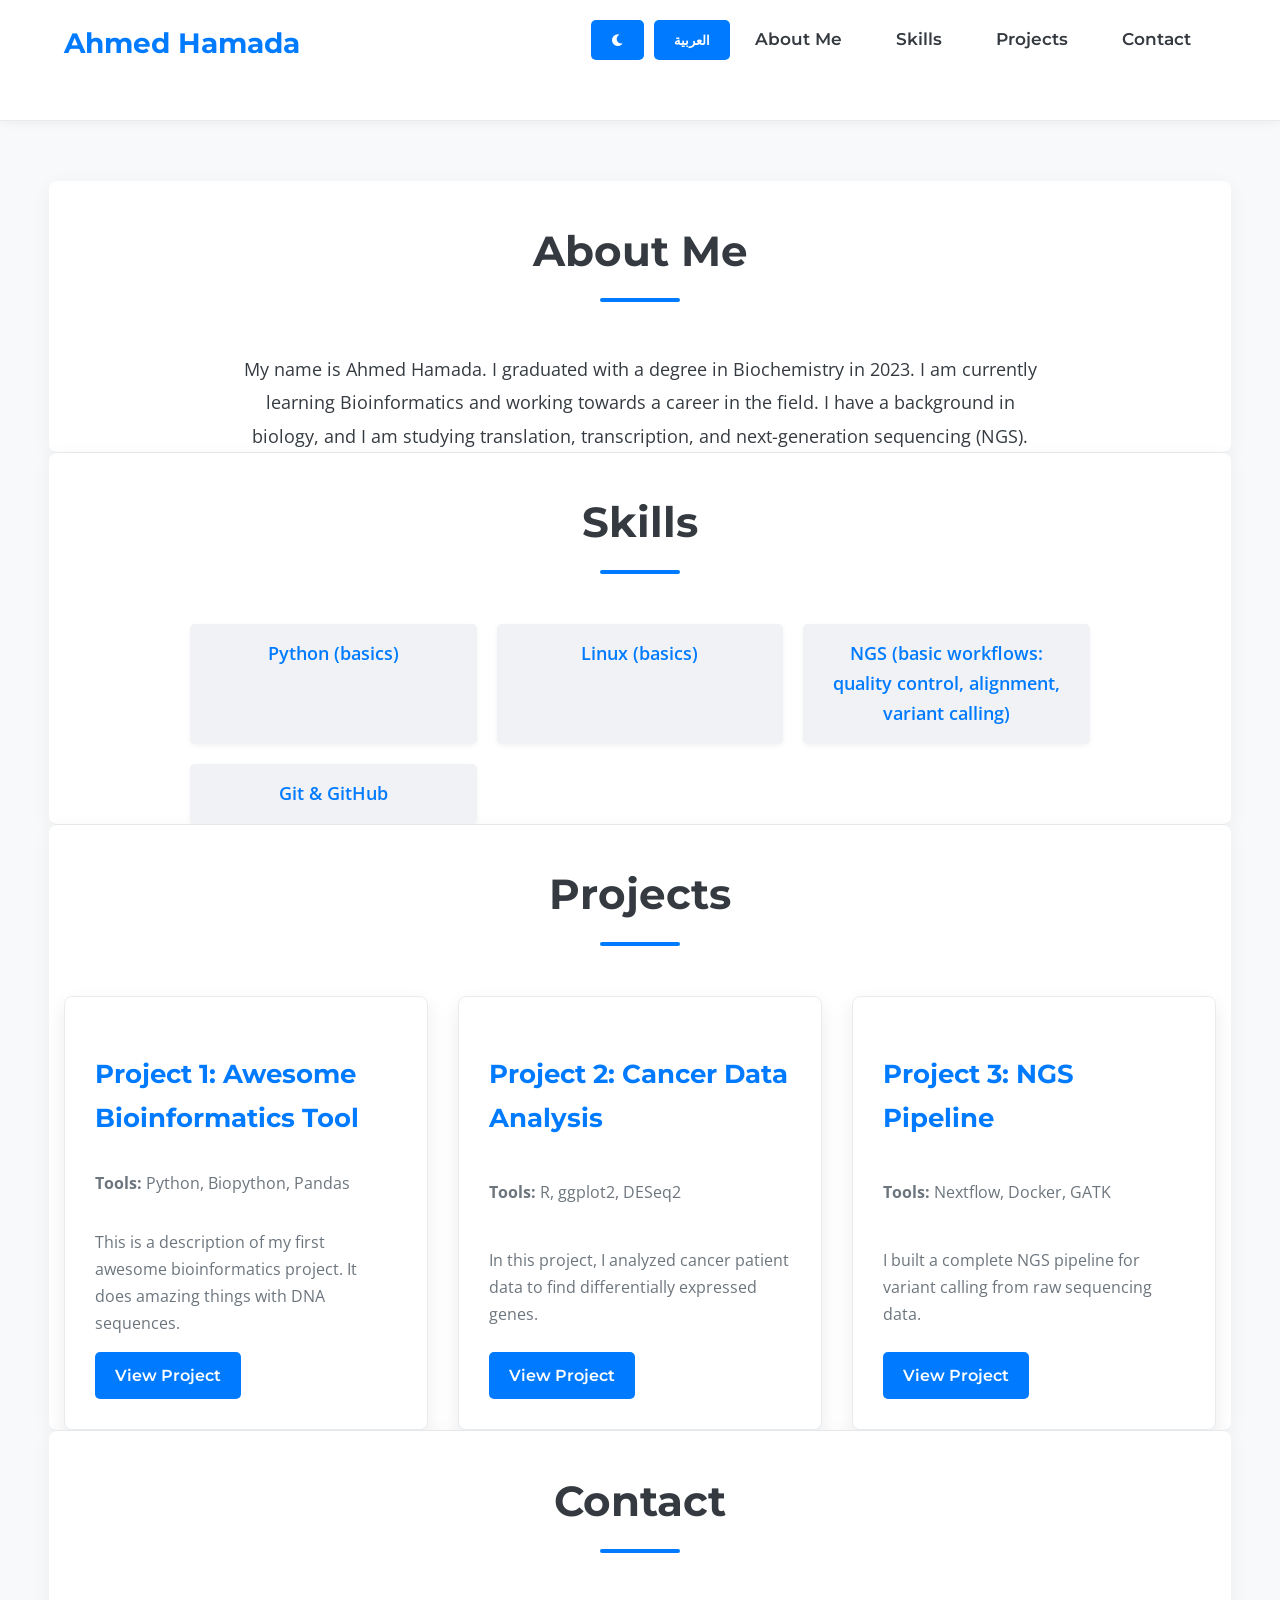
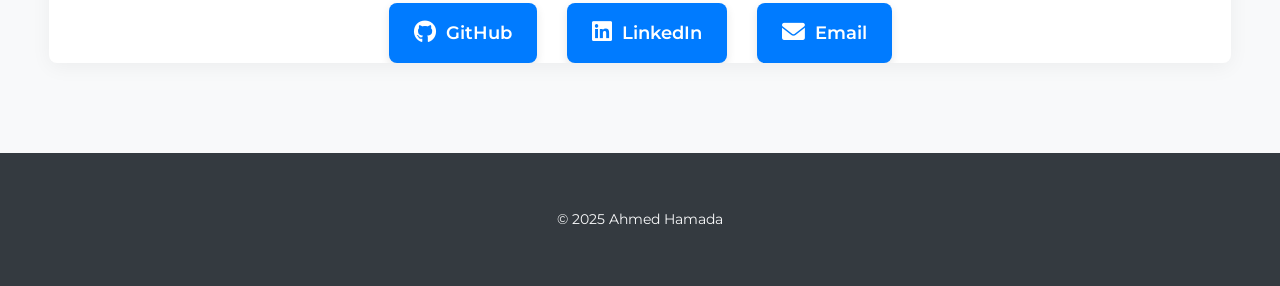
==== index.html @ 77e37eb4 "feat: Add dark mode functionality" ====
<!DOCTYPE html>
<html lang="en">
<head>
    <meta charset="UTF-8">
    <meta name="viewport" content="width=device-width, initial-scale=1.0">
    <title>Ahmed Hamada - Portfolio</title>
    <link rel="stylesheet" href="style.css">
    <link rel="stylesheet" href="https://cdnjs.cloudflare.com/ajax/libs/font-awesome/6.0.0-beta3/css/all.min.css">
</head>
<body>
    <header>
        <nav>
            <div class="container">
                <h1 class="logo">Ahmed Hamada</h1>
                <ul class="nav-links">
                    <li><a href="#about">About Me</a></li>
                    <li><a href="#skills">Skills</a></li>
                    <li><a href="#projects">Projects</a></li>
                    <li><a href="#contact">Contact</a></li>
                </ul>
                <button id="lang-switcher">العربية</button>
                <button id="dark-mode-toggle"><i class="fas fa-moon"></i></button>
            </div>
        </nav>
    </header>

    <main>
        <section id="about" class="container">
            <h2 data-en="About Me" data-ar="عنّي">About Me</h2>
            <p data-en="My name is Ahmed Hamada. I graduated with a degree in Biochemistry in 2023. I am currently learning Bioinformatics and working towards a career in the field. I have a background in biology, and I am studying translation, transcription, and next-generation sequencing (NGS)." data-ar="اسمي أحمد حمادة. تخرجت من كلية الكيمياء الحيوية عام 2023. أتعلم حاليًا المعلوماتية الحيوية. لدي خلفية في علم الأحياء، وأدرس الترجمة والنسخ وتسلسل الجيل التالي (NGS).">My name is Ahmed Hamada. I graduated with a degree in Biochemistry in 2023. I am currently learning Bioinformatics and working towards a career in the field. I have a background in biology, and I am studying translation, transcription, and next-generation sequencing (NGS).</p>
        </section>

        <section id="skills" class="container">
            <h2 data-en="Skills" data-ar="المهارات">Skills</h2>
            <ul data-en='<li>Python (basics)</li><li>Linux (basics)</li><li>NGS (basic workflows: quality control, alignment, variant calling)</li><li>Git & GitHub</li>' data-ar='<li>بايثون (أساسيات)</li><li>لينكس (أساسيات)</li><li>NGS (أساسيات سير العمل: مراقبة الجودة، المحاذاة، استدعاء المتغيرات)</li><li>Git & GitHub</li>'>
                <li>Python (basics)</li>
                <li>Linux (basics)</li>
                <li>NGS (basic workflows: quality control, alignment, variant calling)</li>
                <li>Git & GitHub</li>
            </ul>
        </section>

        <section id="projects" class="container">
            <h2 data-en="Projects" data-ar="المشاريع">Projects</h2>
            <div id="projects-container"></div>
        </section>

        <section id="contact" class="container">
            <h2 data-en="Contact" data-ar="تواصل معي">Contact</h2>
            <div class="contact-links">
                <a href="https://github.com/AhmadElkfrawy" target="_blank"><i class="fab fa-github"></i> GitHub</a>
                <a href="https://www.linkedin.com/in/ahmad-elkfrawy/" target="_blank"><i class="fab fa-linkedin"></i> LinkedIn</a>
                <a href="mailto:ahmadelkfrawy46@gmail.com"><i class="fas fa-envelope"></i> Email</a>
            </div>
        </section>
    </main>

    <footer>
        <div class="container">
            <p>&copy; 2025 Ahmed Hamada</p>
        </div>
    </footer>

    <script src="script.js"></script>
</body>
</html>
---- style.css ----
/* General Styles */
@import url('https://fonts.googleapis.com/css2?family=Montserrat:wght@400;600;700&family=Open+Sans:wght@400;600&display=swap');

:root {
    --background-color: #f8f9fa;
    --text-color: #343a40;
    --header-bg: #ffffff;
    --header-border: #e9ecef;
    --section-bg: #ffffff;
    --section-border: #e9ecef;
    --skill-bg: #f0f2f5;
    --skill-text: #007bff;
    --skill-hover-bg: #e2f0ff;
    --project-bg: #fff;
    --project-border: #e9ecef;
    --project-text: #6c757d;
    --footer-bg: #343a40;
    --footer-text: #f8f9fa;
    --primary-color: #007bff;
    --primary-hover-color: #0056b3;
}

.dark-mode {
    --background-color: #212529;
    --text-color: #e9ecef;
    --header-bg: #2c3034;
    --header-border: #343a40;
    --section-bg: #2c3034;
    --section-border: #343a40;
    --skill-bg: #343a40;
    --skill-text: #66b3ff;
    --skill-hover-bg: #3a3f44;
    --project-bg: #2c3034;
    --project-border: #343a40;
    --project-text: #adb5bd;
    --footer-bg: #212529;
    --footer-text: #adb5bd;
    --primary-color: #66b3ff;
    --primary-hover-color: #4da6ff;
}

body {
    font-family: 'Open Sans', sans-serif;
    line-height: 1.7;
    margin: 0;
    padding: 0;
    background: var(--background-color);
    color: var(--text-color);
    transition: background-color 0.3s, color 0.3s;
}

.container {
    width: 90%;
    max-width: 1200px;
    margin: auto;
    overflow: hidden;
    padding: 0 15px;
}

/* Header */
header {
    background: var(--header-bg);
    color: var(--text-color);
    padding: 20px 0;
    min-height: 80px;
    border-bottom: 1px solid var(--header-border);
    box-shadow: 0 2px 10px rgba(0,0,0,0.05);
    position: sticky;
    top: 0;
    z-index: 1000;
}

header a {
    color: var(--text-color);
    text-decoration: none;
    font-family: 'Montserrat', sans-serif;
    font-weight: 600;
    font-size: 17px;
    transition: color 0.3s;
}

header a:hover {
    color: var(--primary-color);
}

header .logo {
    float: left;
    font-family: 'Montserrat', sans-serif;
    font-weight: 700;
    font-size: 28px;
    margin: 0;
    color: var(--primary-color);
}

header .nav-links {
    float: right;
    margin: 5px 0 0 0;
    padding: 0;
    list-style: none;
}

header .nav-links li {
    display: inline;
    padding: 0 25px;
}

header #lang-switcher,
header #dark-mode-toggle {
    float: right;
    background: var(--primary-color);
    color: #fff;
    border: 0;
    padding: 12px 20px;
    cursor: pointer;
    border-radius: 5px;
    transition: background-color 0.3s, transform 0.2s;
    margin-left: 10px; /* Adjusted margin */
    font-family: 'Montserrat', sans-serif;
    font-weight: 600;
}

header #lang-switcher:hover,
header #dark-mode-toggle:hover {
    background: var(--primary-hover-color);
    transform: translateY(-2px);
}

/* Main Content */
main {
    padding: 60px 0;
}

section {
    padding: 80px 0;
    border-bottom: 1px solid var(--section-border);
    background: var(--section-bg);
    margin-bottom: 30px;
    border-radius: 8px;
    box-shadow: 0 4px 20px rgba(0,0,0,0.05);
}

section:last-child {
    border-bottom: none;
}

h2 {
    text-align: center;
    margin-bottom: 50px;
    font-family: 'Montserrat', sans-serif;
    font-weight: 700;
    font-size: 42px;
    color: var(--text-color);
    position: relative;
    padding-bottom: 15px;
}

h2::after {
    content: '';
    position: absolute;
    left: 50%;
    bottom: 0;
    transform: translateX(-50%);
    width: 80px;
    height: 4px;
    background-color: var(--primary-color);
    border-radius: 2px;
}

#about p {
    font-size: 1.15em;
    line-height: 1.8;
    text-align: center;
    max-width: 800px;
    margin: 0 auto;
}

#skills ul {
    list-style: none;
    padding: 0;
    display: grid;
    grid-template-columns: repeat(auto-fit, minmax(250px, 1fr));
    gap: 20px;
    max-width: 900px;
    margin: 0 auto;
}

#skills li {
    background: var(--skill-bg);
    padding: 15px 20px;
    border-radius: 5px;
    text-align: center;
    font-size: 1.1em;
    font-weight: 600;
    color: var(--skill-text);
    box-shadow: 0 2px 5px rgba(0,0,0,0.05);
    transition: transform 0.2s, background-color 0.2s;
}

#skills li:hover {
    transform: translateY(-5px);
    background-color: var(--skill-hover-bg);
}

#projects-container {
    display: grid;
    grid-template-columns: repeat(auto-fit, minmax(320px, 1fr));
    gap: 30px;
}

.project {
    background: var(--project-bg);
    padding: 30px;
    border: 1px solid var(--project-border);
    border-radius: 8px;
    box-shadow: 0 8px 20px rgba(0,0,0,0.08);
    transition: transform 0.3s, box-shadow 0.3s;
    display: flex;
    flex-direction: column;
    justify-content: space-between;
}

.project:hover {
    transform: translateY(-10px);
    box-shadow: 0 12px 25px rgba(0,0,0,0.15);
}

.project h3 {
    color: var(--primary-color);
    font-family: 'Montserrat', sans-serif;
    font-weight: 700;
    font-size: 1.6em;
    margin-bottom: 15px;
}

.project p {
    font-size: 1em;
    color: var(--project-text);
    margin-bottom: 15px;
}

.project-link {
    display: inline-block;
    background: var(--primary-color);
    color: #fff;
    padding: 10px 20px;
    border-radius: 5px;
    text-decoration: none;
    font-family: 'Montserrat', sans-serif;
    font-weight: 600;
    transition: background-color 0.3s, transform 0.2s;
    align-self: flex-start;
}

.project-link:hover {
    background: var(--primary-hover-color);
    transform: translateY(-2px);
}

#contact .contact-links {
    display: flex;
    justify-content: center;
    gap: 30px;
    flex-wrap: wrap;
}

#contact .contact-links a {
    display: flex;
    align-items: center;
    background: var(--primary-color);
    color: #fff;
    padding: 15px 25px;
    border-radius: 8px;
    text-decoration: none;
    font-family: 'Montserrat', sans-serif;
    font-weight: 600;
    font-size: 1.1em;
    transition: background-color 0.3s, transform 0.2s, box-shadow 0.3s;
    box-shadow: 0 4px 10px rgba(0,0,0,0.1);
}

#contact .contact-links a:hover {
    background: var(--primary-hover-color);
    transform: translateY(-5px);
    box-shadow: 0 6px 15px rgba(0,0,0,0.2);
}

#contact .contact-links a i {
    margin-right: 10px;
    font-size: 1.3em;
}

/* Footer */
footer {
    background: var(--footer-bg);
    color: var(--footer-text);
    text-align: center;
    padding: 40px 0;
    margin-top: 30px;
    font-family: 'Montserrat', sans-serif;
    font-size: 0.9em;
}

/* Responsive */
@media(max-width: 992px) {
    .container {
        width: 95%;
    }

    header .nav-links li {
        padding: 0 15px;
    }

    header #lang-switcher,
    header #dark-mode-toggle {
        margin-left: 10px;
    }

    h2 {
        font-size: 36px;
    }

    section {
        padding: 60px 0;
    }
}

@media(max-width: 768px) {
    header .logo,
    header .nav-links,
    header #lang-switcher,
    header #dark-mode-toggle {
        float: none;
        text-align: center;
        width: 100%;
        margin-bottom: 10px;
    }

    header .nav-links li {
        display: block;
        padding: 10px 0;
    }

    #contact .contact-links {
        flex-direction: column;
        align-items: center;
    }

    #contact .contact-links a {
        width: 80%;
        justify-content: center;
    }

    h2 {
        font-size: 30px;
    }
}

@media(max-width: 576px) {
    header .logo {
        font-size: 24px;
    }

    header #lang-switcher,
    header #dark-mode-toggle {
        padding: 10px 15px;
    }

    #about p {
        font-size: 1em;
    }

    #skills li {
        font-size: 1em;
    }

    .project h3 {
        font-size: 1.4em;
    }

    .project-link {
        padding: 8px 15px;
        font-size: 0.9em;
    }

    #contact .contact-links a {
        font-size: 1em;
        padding: 12px 20px;
    }
}
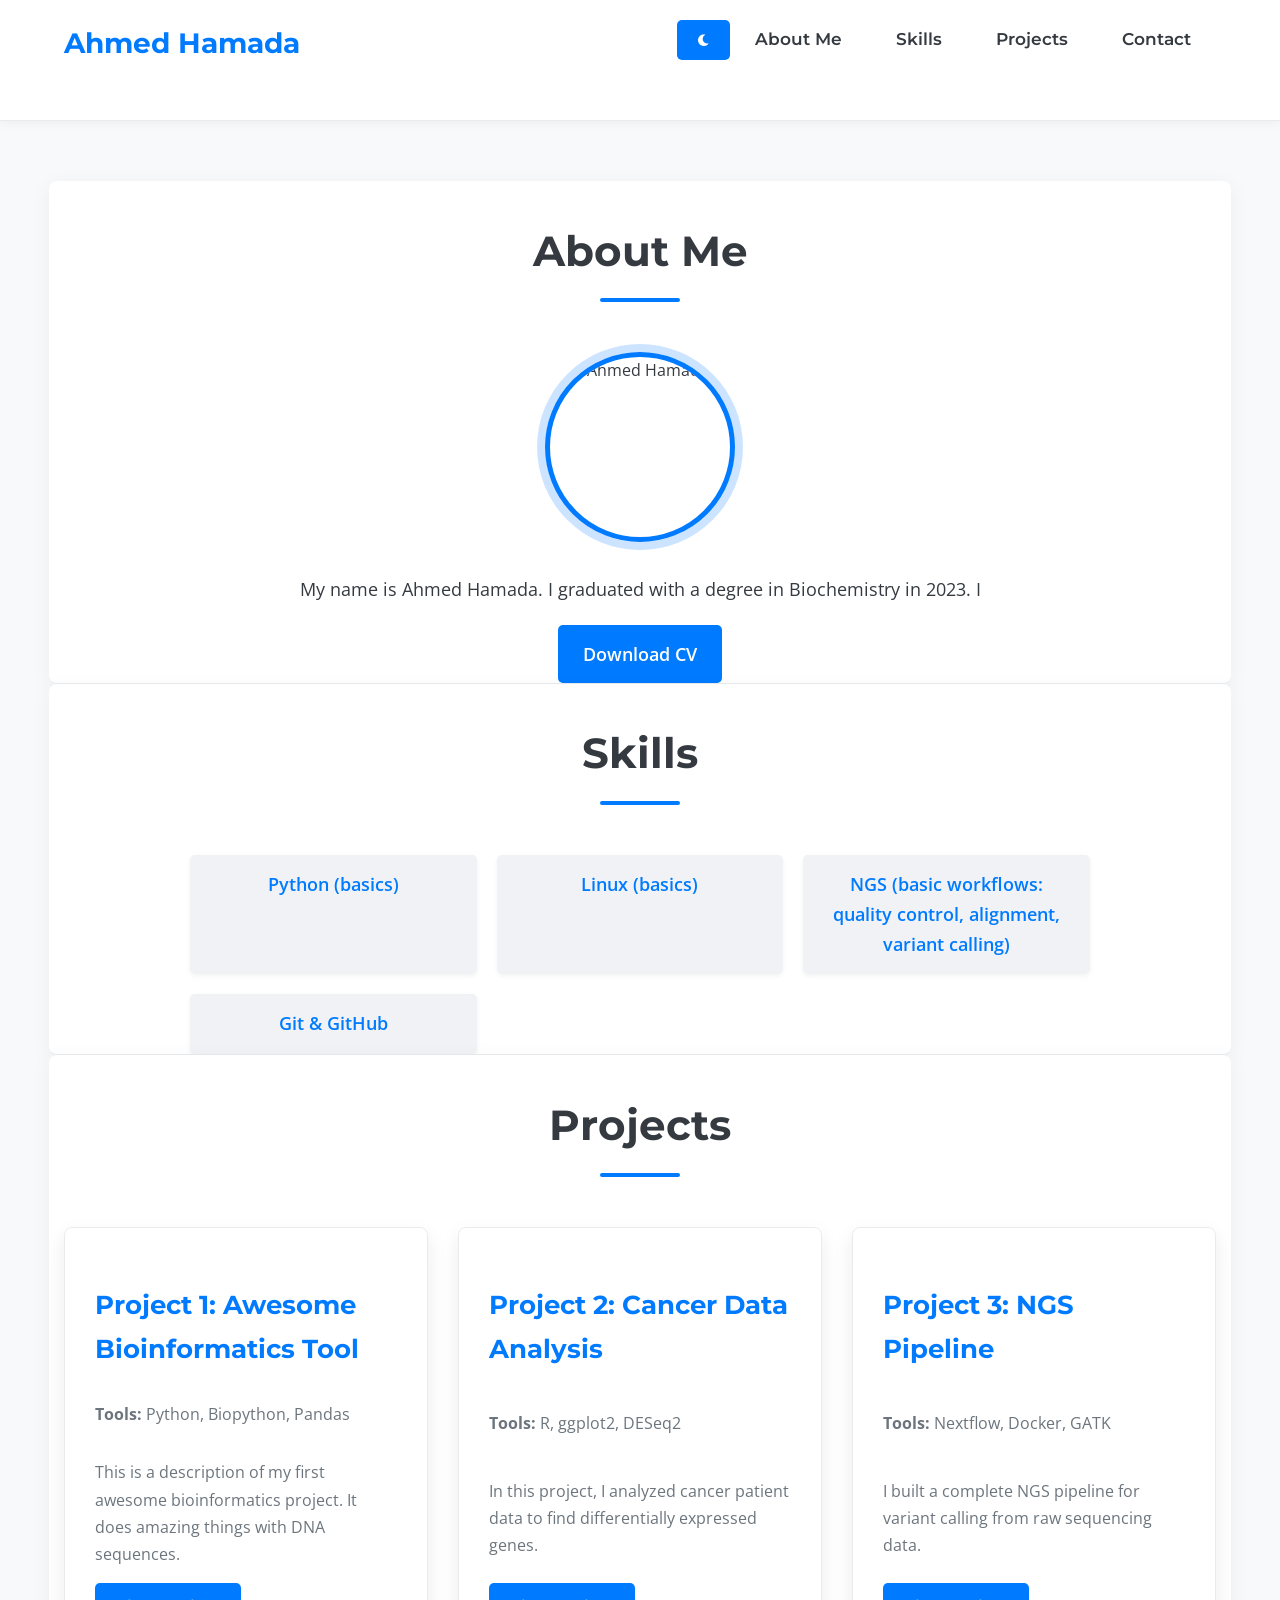
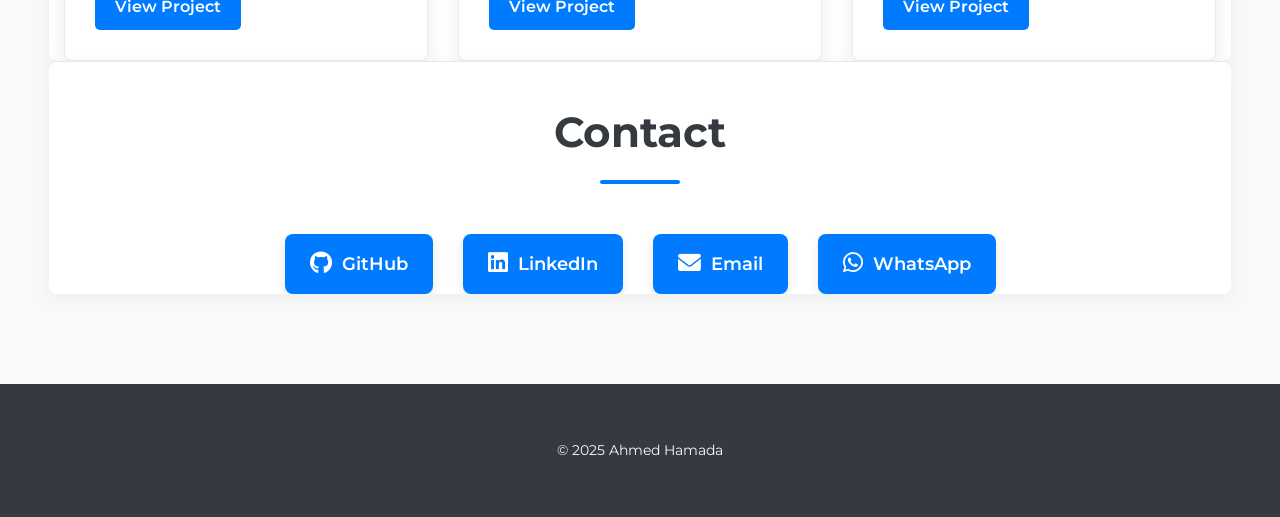
==== commit d58c68c2: "feat: Modernize portfolio website with animations, English-only content, WhatsApp contact, and CV/ph" ====
--- a/index.html
+++ b/index.html
@@ -18,7 +18,7 @@
                     <li><a href="#projects">Projects</a></li>
                     <li><a href="#contact">Contact</a></li>
                 </ul>
-                <button id="lang-switcher">العربية</button>
+                
                 <button id="dark-mode-toggle"><i class="fas fa-moon"></i></button>
             </div>
         </nav>
@@ -26,13 +26,19 @@
 
     <main>
         <section id="about" class="container">
-            <h2 data-en="About Me" data-ar="عنّي">About Me</h2>
-            <p data-en="My name is Ahmed Hamada. I graduated with a degree in Biochemistry in 2023. I am currently learning Bioinformatics and working towards a career in the field. I have a background in biology, and I am studying translation, transcription, and next-generation sequencing (NGS)." data-ar="اسمي أحمد حمادة. تخرجت من كلية الكيمياء الحيوية عام 2023. أتعلم حاليًا المعلوماتية الحيوية. لدي خلفية في علم الأحياء، وأدرس الترجمة والنسخ وتسلسل الجيل التالي (NGS).">My name is Ahmed Hamada. I graduated with a degree in Biochemistry in 2023. I am currently learning Bioinformatics and working towards a career in the field. I have a background in biology, and I am studying translation, transcription, and next-generation sequencing (NGS).</p>
+            <h2>About Me</h2>
+            <div class="about-content">
+                <img src="https://via.placeholder.com/150" alt="Ahmed Hamada" class="profile-photo">
+                <div>
+                    <p>My name is Ahmed Hamada. I graduated with a degree in Biochemistry in 2023. I am currently learning Bioinformatics and working towards a career in the field. I have a background in biology, and I am studying translation, transcription, and next-generation sequencing (NGS).</p>
+                    <p><a href="/documents/Ahmed_Hamada_CV.pdf" target="_blank" class="cv-link">Download CV</a></p>
+                </div>
+            </div>
         </section>
 
         <section id="skills" class="container">
-            <h2 data-en="Skills" data-ar="المهارات">Skills</h2>
-            <ul data-en='<li>Python (basics)</li><li>Linux (basics)</li><li>NGS (basic workflows: quality control, alignment, variant calling)</li><li>Git & GitHub</li>' data-ar='<li>بايثون (أساسيات)</li><li>لينكس (أساسيات)</li><li>NGS (أساسيات سير العمل: مراقبة الجودة، المحاذاة، استدعاء المتغيرات)</li><li>Git & GitHub</li>'>
+            <h2>Skills</h2>
+            <ul>
                 <li>Python (basics)</li>
                 <li>Linux (basics)</li>
                 <li>NGS (basic workflows: quality control, alignment, variant calling)</li>
@@ -41,16 +47,17 @@
         </section>
 
         <section id="projects" class="container">
-            <h2 data-en="Projects" data-ar="المشاريع">Projects</h2>
+            <h2>Projects</h2>
             <div id="projects-container"></div>
         </section>
 
         <section id="contact" class="container">
-            <h2 data-en="Contact" data-ar="تواصل معي">Contact</h2>
+            <h2>Contact</h2>
             <div class="contact-links">
                 <a href="https://github.com/AhmadElkfrawy" target="_blank"><i class="fab fa-github"></i> GitHub</a>
                 <a href="https://www.linkedin.com/in/ahmad-elkfrawy/" target="_blank"><i class="fab fa-linkedin"></i> LinkedIn</a>
                 <a href="mailto:ahmadelkfrawy46@gmail.com"><i class="fas fa-envelope"></i> Email</a>
+                <a href="https://wa.me/201014542871" target="_blank"><i class="fab fa-whatsapp"></i> WhatsApp</a>
             </div>
         </section>
     </main>
--- a/style.css
+++ b/style.css
@@ -386,4 +386,56 @@
         font-size: 1em;
         padding: 12px 20px;
     }
-}+}
+.about-content {
+    display: flex;
+    flex-direction: column;
+    align-items: center;
+    gap: 30px;
+    text-align: center;
+}
+
+.profile-photo {
+    width: 180px;
+    height: 180px;
+    border-radius: 50%;
+    object-fit: cover;
+    border: 5px solid var(--primary-color);
+    box-shadow: 0 0 0 8px rgba(0, 123, 255, 0.2);
+    transition: transform 0.3s ease-in-out;
+}
+
+.profile-photo:hover {
+    transform: scale(1.05);
+}
+
+.cv-link {
+    display: inline-block;
+    margin-top: 20px;
+    padding: 12px 25px;
+    background: var(--primary-color);
+    color: #fff;
+    border-radius: 5px;
+    text-decoration: none;
+    font-weight: 600;
+    transition: background-color 0.3s, transform 0.2s;
+}
+
+.cv-link:hover {
+    background: var(--primary-hover-color);
+    transform: translateY(-2px);
+}
+
+
+section {
+    opacity: 0;
+    transform: translateY(20px);
+    transition: opacity 0.6s ease-out, transform 0.6s ease-out;
+}
+
+section.fade-in {
+    opacity: 1;
+    transform: translateY(0);
+}
+
+/* Cache bust: 2025-07-10 15:30:00 */
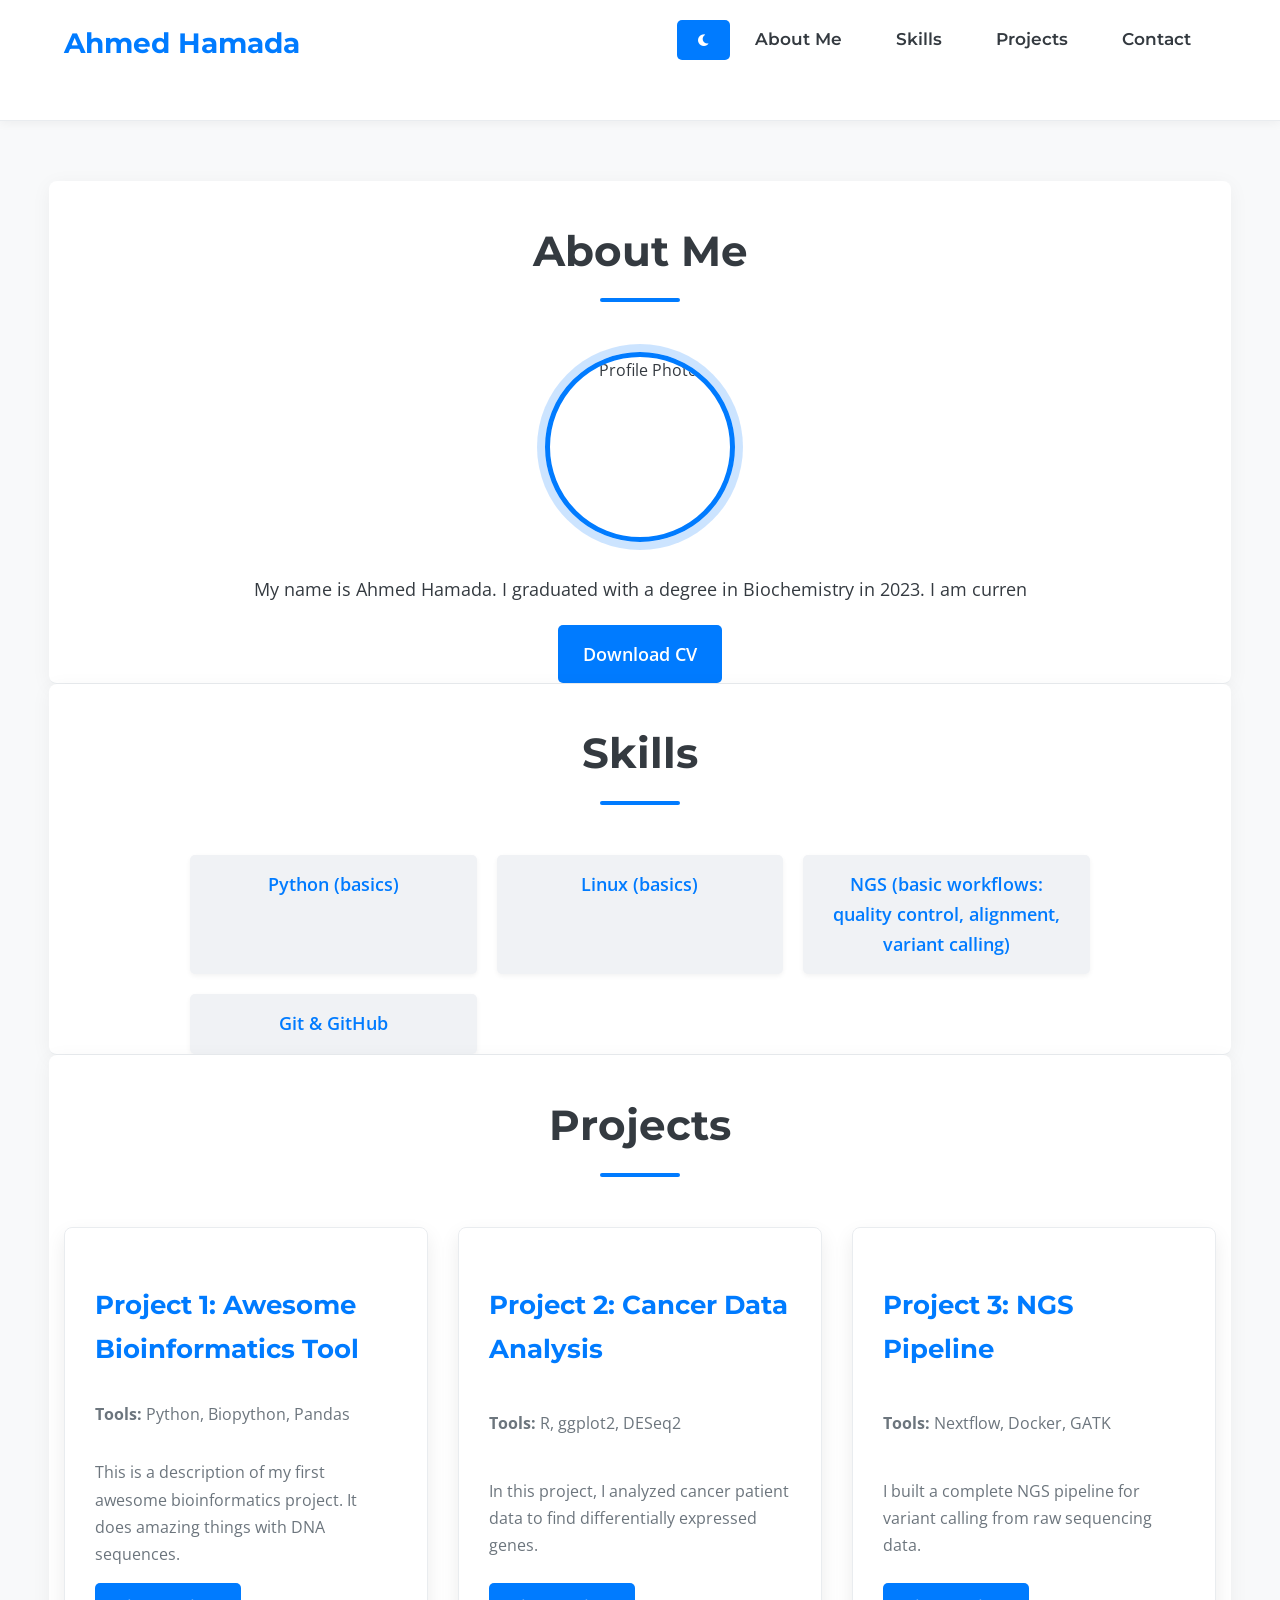
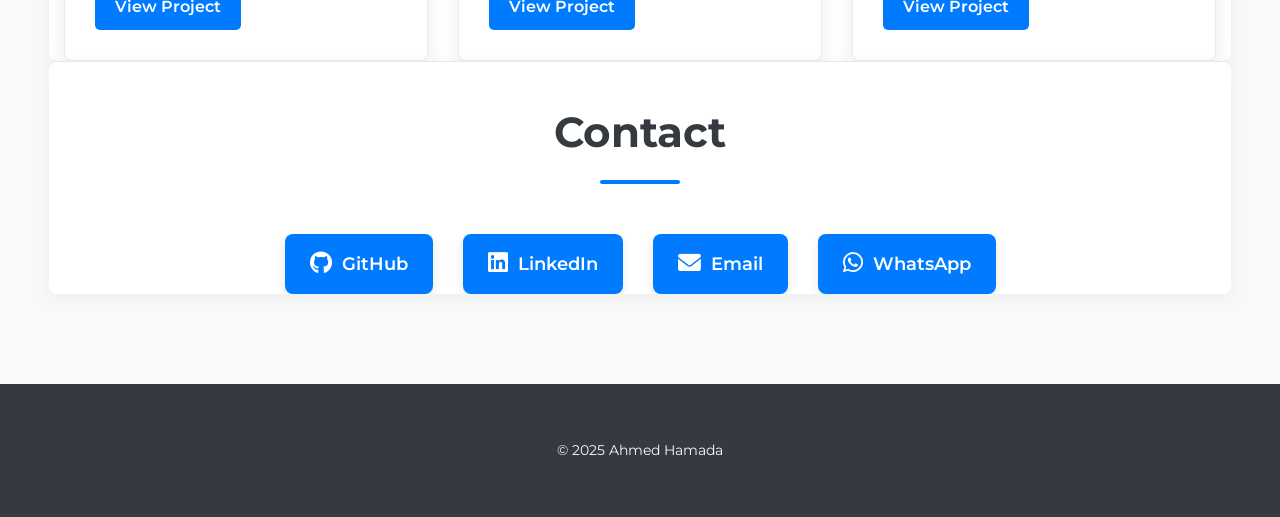
==== commit 7e56a7b6: "feat: Update photo and CV to generic placeholders, remove name from photo alt text." ====
--- a/index.html
+++ b/index.html
@@ -28,10 +28,10 @@
         <section id="about" class="container">
             <h2>About Me</h2>
             <div class="about-content">
-                <img src="https://via.placeholder.com/150" alt="Ahmed Hamada" class="profile-photo">
+                <img src="generic_photo.png" alt="Profile Photo" class="profile-photo">
                 <div>
                     <p>My name is Ahmed Hamada. I graduated with a degree in Biochemistry in 2023. I am currently learning Bioinformatics and working towards a career in the field. I have a background in biology, and I am studying translation, transcription, and next-generation sequencing (NGS).</p>
-                    <p><a href="/documents/Ahmed_Hamada_CV.pdf" target="_blank" class="cv-link">Download CV</a></p>
+                    <p><a href="documents/generic_cv.pdf" target="_blank" class="cv-link">Download CV</a></p>
                 </div>
             </div>
         </section>
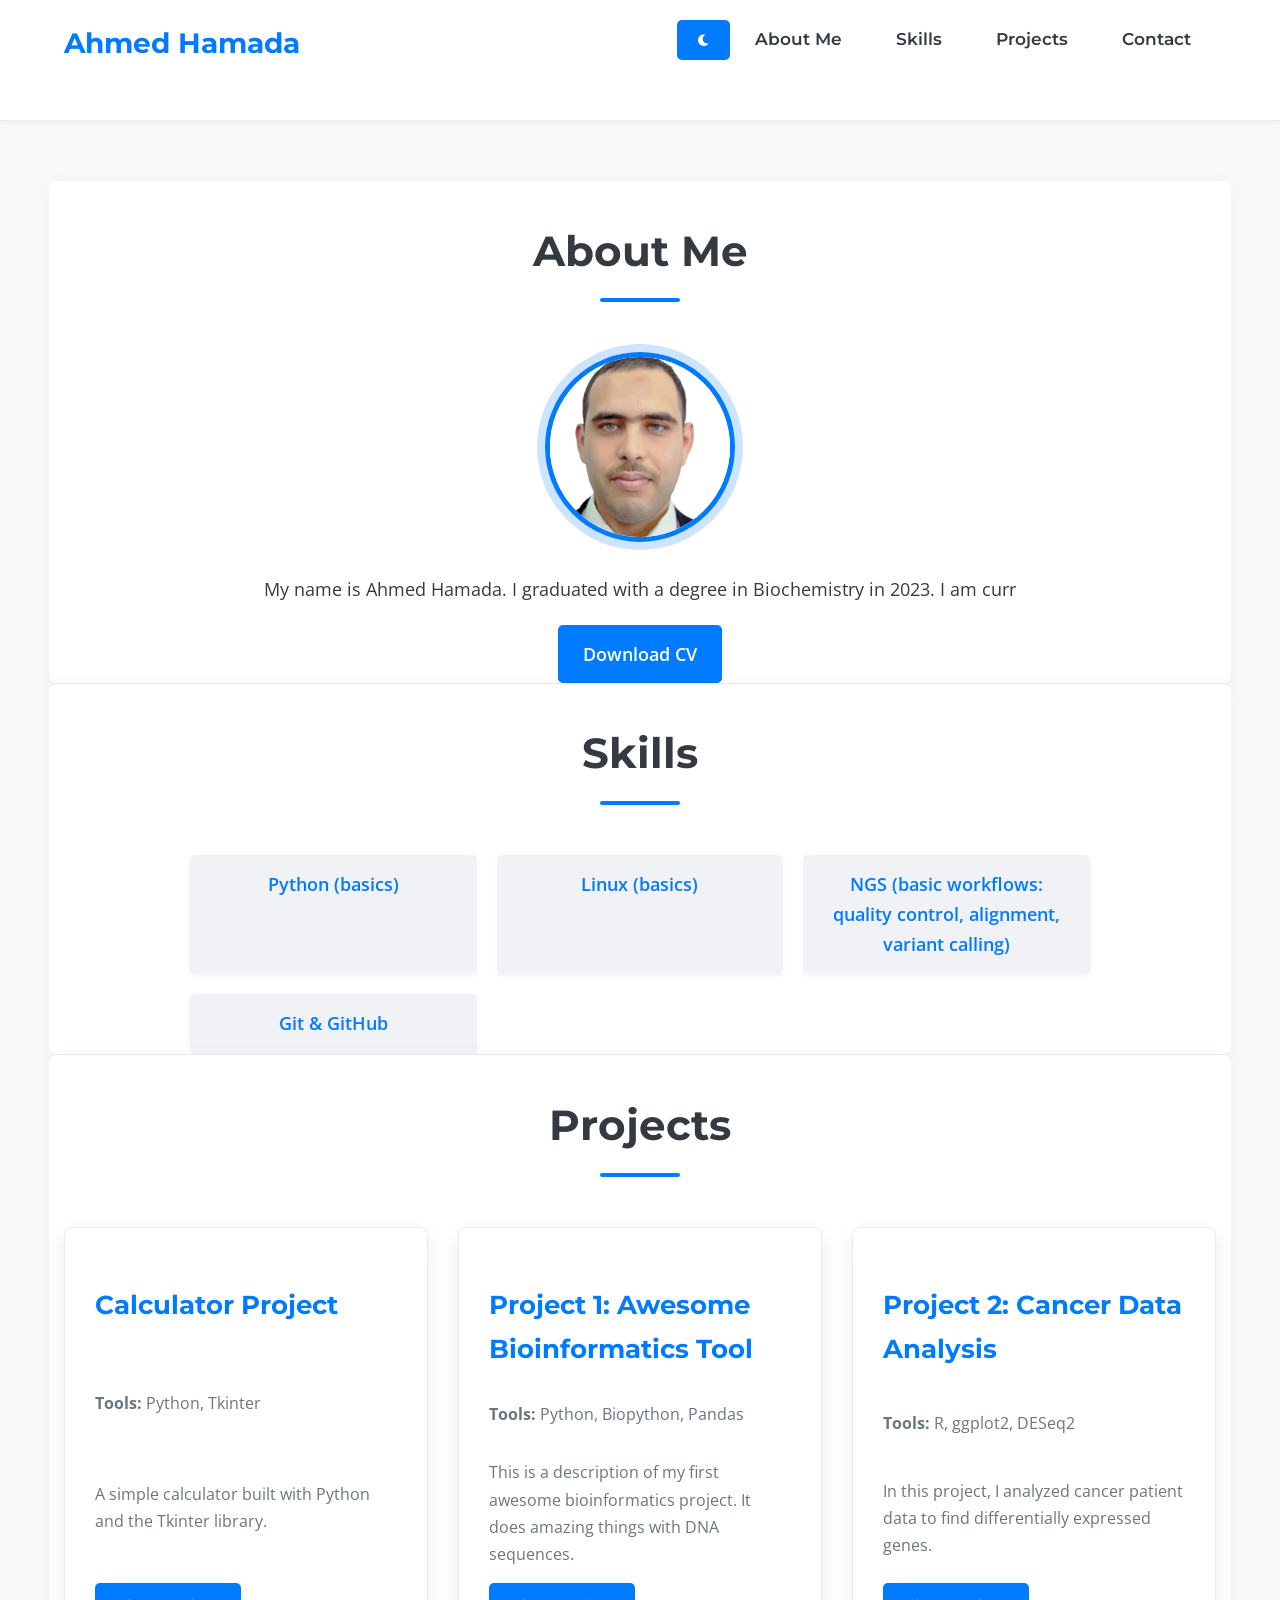
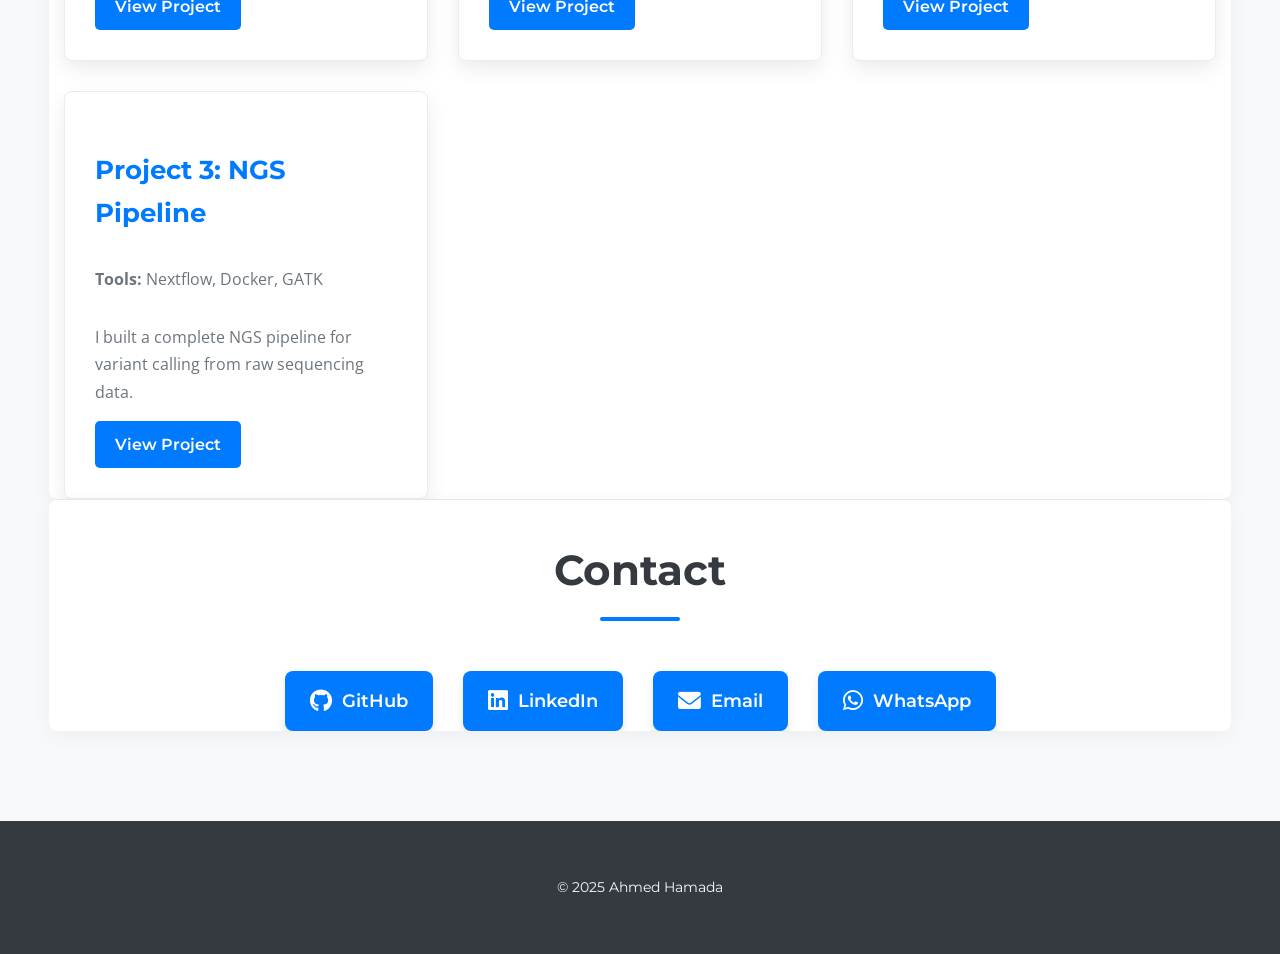
==== commit 4ff930d8: "Update portfolio with new project and photo" ====
--- a/index.html
+++ b/index.html
@@ -28,7 +28,7 @@
         <section id="about" class="container">
             <h2>About Me</h2>
             <div class="about-content">
-                <img src="generic_photo.png" alt="Profile Photo" class="profile-photo">
+                <img src="my_photo.png" alt="Profile Photo" class="profile-photo">
                 <div>
                     <p>My name is Ahmed Hamada. I graduated with a degree in Biochemistry in 2023. I am currently learning Bioinformatics and working towards a career in the field. I have a background in biology, and I am studying translation, transcription, and next-generation sequencing (NGS).</p>
                     <p><a href="documents/generic_cv.pdf" target="_blank" class="cv-link">Download CV</a></p>
@@ -70,4 +70,4 @@
 
     <script src="script.js"></script>
 </body>
-</html>+</html>
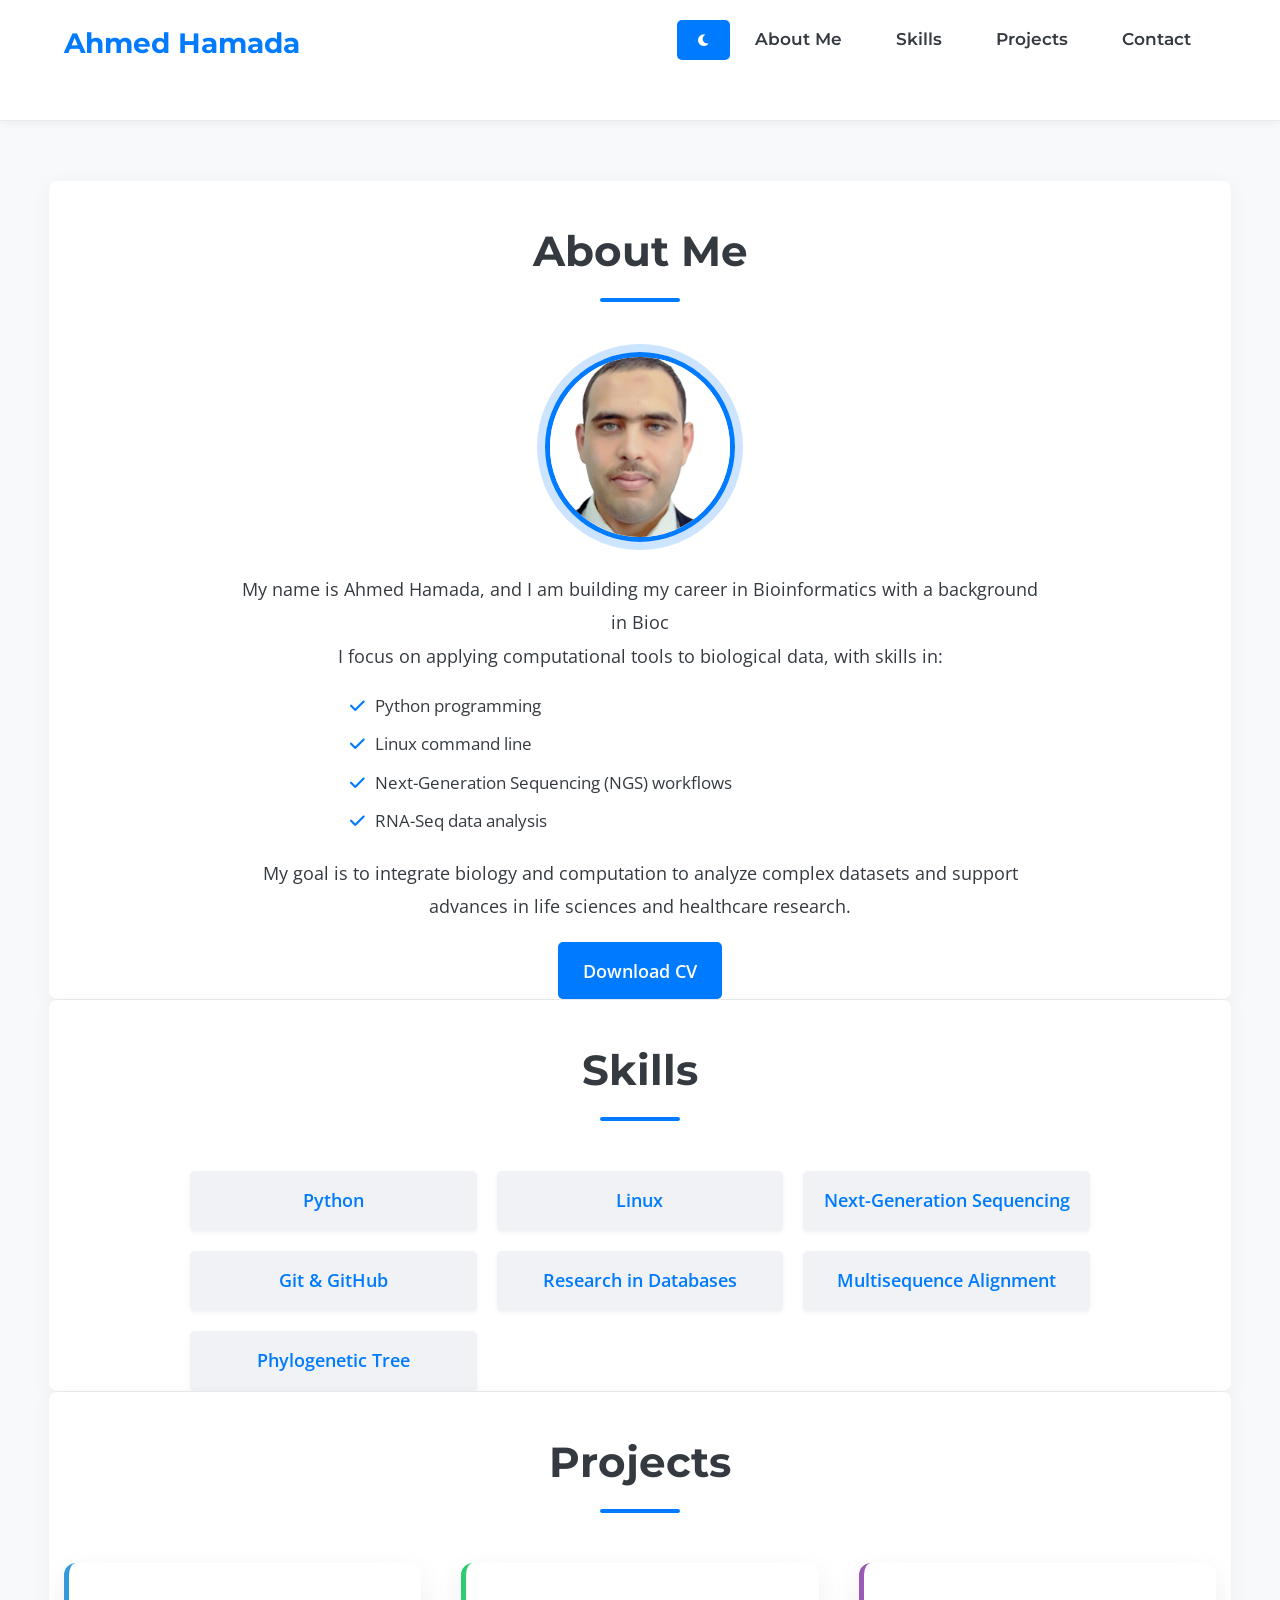
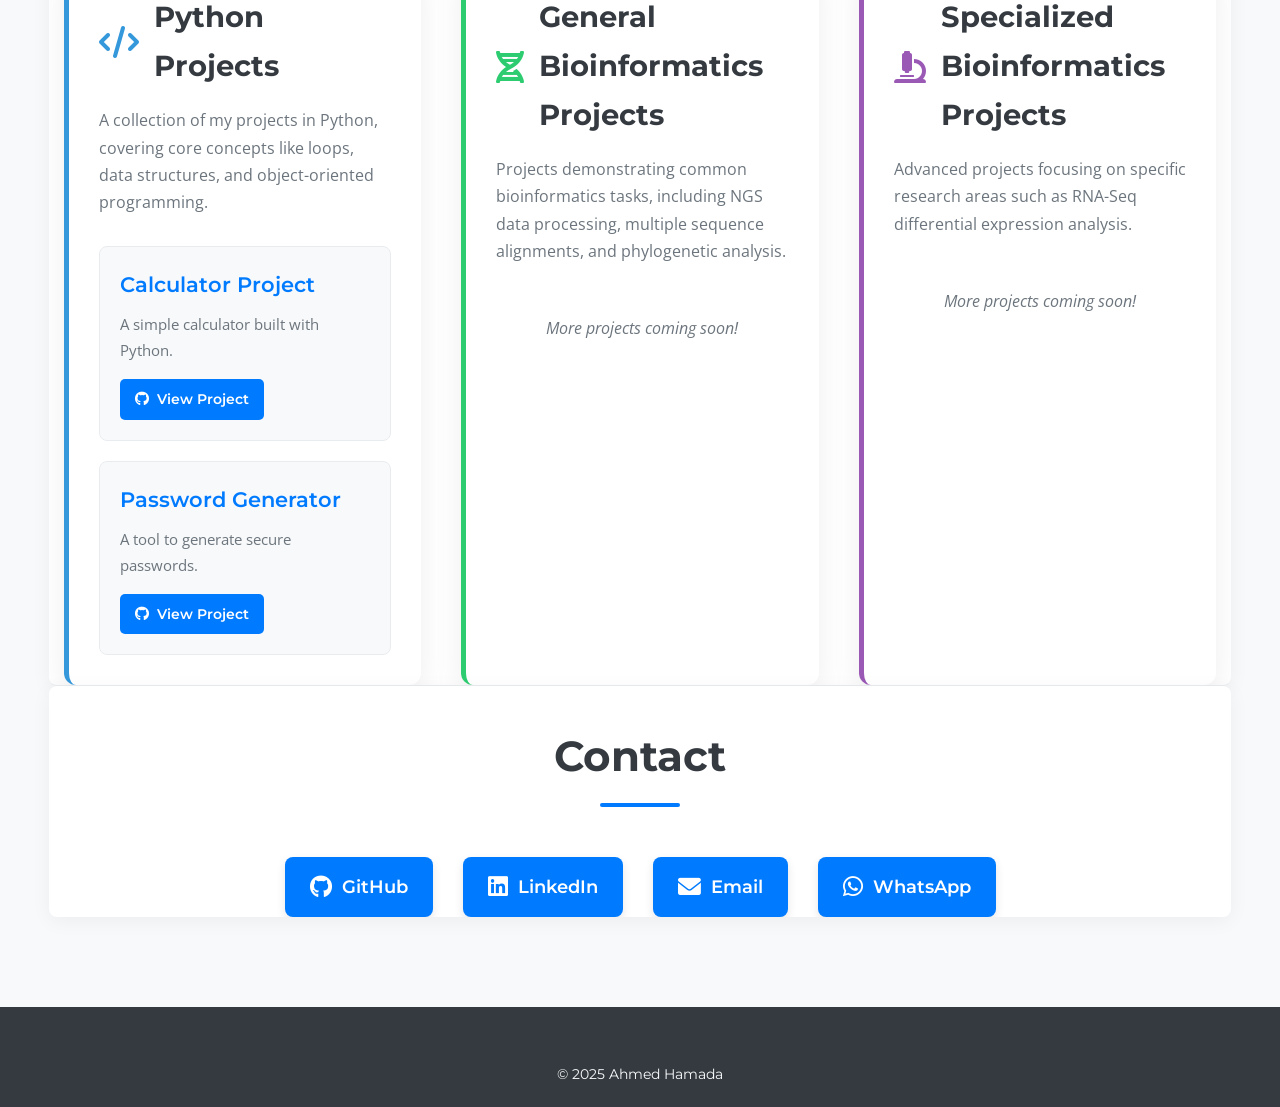
==== commit 40ae788f: "Initial commit: portfolio website" ====
--- a/index.html
+++ b/index.html
@@ -30,7 +30,15 @@
             <div class="about-content">
                 <img src="my_photo.png" alt="Profile Photo" class="profile-photo">
                 <div>
-                    <p>My name is Ahmed Hamada. I graduated with a degree in Biochemistry in 2023. I am currently learning Bioinformatics and working towards a career in the field. I have a background in biology, and I am studying translation, transcription, and next-generation sequencing (NGS).</p>
+                    <p>My name is Ahmed Hamada, and I am building my career in Bioinformatics with a background in Biochemistry and Biology.</p>
+                    <p>I focus on applying computational tools to biological data, with skills in:</p>
+                    <ul class="about-skills-list">
+                        <li>Python programming</li>
+                        <li>Linux command line</li>
+                        <li>Next-Generation Sequencing (NGS) workflows</li>
+                        <li>RNA-Seq data analysis</li>
+                    </ul>
+                    <p>My goal is to integrate biology and computation to analyze complex datasets and support advances in life sciences and healthcare research.</p>
                     <p><a href="documents/generic_cv.pdf" target="_blank" class="cv-link">Download CV</a></p>
                 </div>
             </div>
@@ -39,16 +47,68 @@
         <section id="skills" class="container">
             <h2>Skills</h2>
             <ul>
-                <li>Python (basics)</li>
-                <li>Linux (basics)</li>
-                <li>NGS (basic workflows: quality control, alignment, variant calling)</li>
+                <li>Python</li>
+                <li>Linux</li>
+                <li>Next-Generation Sequencing</li>
                 <li>Git & GitHub</li>
+                <li>Research in Databases</li>
+                <li>Multisequence Alignment</li>
+                <li>Phylogenetic Tree</li>
             </ul>
         </section>
 
         <section id="projects" class="container">
             <h2>Projects</h2>
-            <div id="projects-container"></div>
+            <div class="projects-grid">
+                <!-- Python Basics Projects -->
+                <div class="project-category-card python-basics">
+                    <div class="category-header">
+                        <i class="fas fa-code category-icon"></i>
+                        <h3>Python Projects</h3>
+                    </div>
+                    <p class="category-description">A collection of my projects in Python, covering core concepts like loops, data structures, and object-oriented programming.</p>
+                    <div class="projects-list">
+                        <div class="project-card">
+                            <h4>Calculator Project</h4>
+                            <p>A simple calculator built with Python.</p>
+                            <div class="project-links">
+                                <a href="https://github.com/AhmadElkfrawy/calculator_project" target="_blank" class="project-link"><i class="fab fa-github"></i> View Project</a>
+                            </div>
+                        </div>
+                        <div class="project-card">
+                            <h4>Password Generator</h4>
+                            <p>A tool to generate secure passwords.</p>
+                            <div class="project-links">
+                                <a href="https://github.com/AhmadElkfrawy/password-generator" target="_blank" class="project-link"><i class="fab fa-github"></i> View Project</a>
+                            </div>
+                        </div>
+                    </div>
+                </div>
+
+                <!-- General Bioinformatics Projects -->
+                <div class="project-category-card general-bioinformatics">
+                    <div class="category-header">
+                        <i class="fas fa-dna category-icon"></i>
+                        <h3>General Bioinformatics Projects</h3>
+                    </div>
+                    <p class="category-description">Projects demonstrating common bioinformatics tasks, including NGS data processing, multiple sequence alignments, and phylogenetic analysis.</p>
+                    <div class="projects-list">
+                        <p class="no-projects">More projects coming soon!</p>
+                    </div>
+                </div>
+
+                <!-- Specialized Bioinformatics Projects -->
+                <div class="project-category-card specialized-bioinformatics">
+                    <div class="category-header">
+                        <i class="fas fa-microscope category-icon"></i>
+                        <h3>Specialized Bioinformatics Projects</h3>
+                    </div>
+                    <p class="category-description">Advanced projects focusing on specific research areas such as RNA-Seq differential expression analysis.</p>
+                    <div class="projects-list">
+                        <p class="no-projects">More projects coming soon!</p>
+                    </div>
+                </div>
+            </div>
         </section>
 
         <section id="contact" class="container">
--- a/style.css
+++ b/style.css
@@ -1,441 +1 @@
-/* General Styles */
-@import url('https://fonts.googleapis.com/css2?family=Montserrat:wght@400;600;700&family=Open+Sans:wght@400;600&display=swap');
-
-:root {
-    --background-color: #f8f9fa;
-    --text-color: #343a40;
-    --header-bg: #ffffff;
-    --header-border: #e9ecef;
-    --section-bg: #ffffff;
-    --section-border: #e9ecef;
-    --skill-bg: #f0f2f5;
-    --skill-text: #007bff;
-    --skill-hover-bg: #e2f0ff;
-    --project-bg: #fff;
-    --project-border: #e9ecef;
-    --project-text: #6c757d;
-    --footer-bg: #343a40;
-    --footer-text: #f8f9fa;
-    --primary-color: #007bff;
-    --primary-hover-color: #0056b3;
-}
-
-.dark-mode {
-    --background-color: #212529;
-    --text-color: #e9ecef;
-    --header-bg: #2c3034;
-    --header-border: #343a40;
-    --section-bg: #2c3034;
-    --section-border: #343a40;
-    --skill-bg: #343a40;
-    --skill-text: #66b3ff;
-    --skill-hover-bg: #3a3f44;
-    --project-bg: #2c3034;
-    --project-border: #343a40;
-    --project-text: #adb5bd;
-    --footer-bg: #212529;
-    --footer-text: #adb5bd;
-    --primary-color: #66b3ff;
-    --primary-hover-color: #4da6ff;
-}
-
-body {
-    font-family: 'Open Sans', sans-serif;
-    line-height: 1.7;
-    margin: 0;
-    padding: 0;
-    background: var(--background-color);
-    color: var(--text-color);
-    transition: background-color 0.3s, color 0.3s;
-}
-
-.container {
-    width: 90%;
-    max-width: 1200px;
-    margin: auto;
-    overflow: hidden;
-    padding: 0 15px;
-}
-
-/* Header */
-header {
-    background: var(--header-bg);
-    color: var(--text-color);
-    padding: 20px 0;
-    min-height: 80px;
-    border-bottom: 1px solid var(--header-border);
-    box-shadow: 0 2px 10px rgba(0,0,0,0.05);
-    position: sticky;
-    top: 0;
-    z-index: 1000;
-}
-
-header a {
-    color: var(--text-color);
-    text-decoration: none;
-    font-family: 'Montserrat', sans-serif;
-    font-weight: 600;
-    font-size: 17px;
-    transition: color 0.3s;
-}
-
-header a:hover {
-    color: var(--primary-color);
-}
-
-header .logo {
-    float: left;
-    font-family: 'Montserrat', sans-serif;
-    font-weight: 700;
-    font-size: 28px;
-    margin: 0;
-    color: var(--primary-color);
-}
-
-header .nav-links {
-    float: right;
-    margin: 5px 0 0 0;
-    padding: 0;
-    list-style: none;
-}
-
-header .nav-links li {
-    display: inline;
-    padding: 0 25px;
-}
-
-header #lang-switcher,
-header #dark-mode-toggle {
-    float: right;
-    background: var(--primary-color);
-    color: #fff;
-    border: 0;
-    padding: 12px 20px;
-    cursor: pointer;
-    border-radius: 5px;
-    transition: background-color 0.3s, transform 0.2s;
-    margin-left: 10px; /* Adjusted margin */
-    font-family: 'Montserrat', sans-serif;
-    font-weight: 600;
-}
-
-header #lang-switcher:hover,
-header #dark-mode-toggle:hover {
-    background: var(--primary-hover-color);
-    transform: translateY(-2px);
-}
-
-/* Main Content */
-main {
-    padding: 60px 0;
-}
-
-section {
-    padding: 80px 0;
-    border-bottom: 1px solid var(--section-border);
-    background: var(--section-bg);
-    margin-bottom: 30px;
-    border-radius: 8px;
-    box-shadow: 0 4px 20px rgba(0,0,0,0.05);
-}
-
-section:last-child {
-    border-bottom: none;
-}
-
-h2 {
-    text-align: center;
-    margin-bottom: 50px;
-    font-family: 'Montserrat', sans-serif;
-    font-weight: 700;
-    font-size: 42px;
-    color: var(--text-color);
-    position: relative;
-    padding-bottom: 15px;
-}
-
-h2::after {
-    content: '';
-    position: absolute;
-    left: 50%;
-    bottom: 0;
-    transform: translateX(-50%);
-    width: 80px;
-    height: 4px;
-    background-color: var(--primary-color);
-    border-radius: 2px;
-}
-
-#about p {
-    font-size: 1.15em;
-    line-height: 1.8;
-    text-align: center;
-    max-width: 800px;
-    margin: 0 auto;
-}
-
-#skills ul {
-    list-style: none;
-    padding: 0;
-    display: grid;
-    grid-template-columns: repeat(auto-fit, minmax(250px, 1fr));
-    gap: 20px;
-    max-width: 900px;
-    margin: 0 auto;
-}
-
-#skills li {
-    background: var(--skill-bg);
-    padding: 15px 20px;
-    border-radius: 5px;
-    text-align: center;
-    font-size: 1.1em;
-    font-weight: 600;
-    color: var(--skill-text);
-    box-shadow: 0 2px 5px rgba(0,0,0,0.05);
-    transition: transform 0.2s, background-color 0.2s;
-}
-
-#skills li:hover {
-    transform: translateY(-5px);
-    background-color: var(--skill-hover-bg);
-}
-
-#projects-container {
-    display: grid;
-    grid-template-columns: repeat(auto-fit, minmax(320px, 1fr));
-    gap: 30px;
-}
-
-.project {
-    background: var(--project-bg);
-    padding: 30px;
-    border: 1px solid var(--project-border);
-    border-radius: 8px;
-    box-shadow: 0 8px 20px rgba(0,0,0,0.08);
-    transition: transform 0.3s, box-shadow 0.3s;
-    display: flex;
-    flex-direction: column;
-    justify-content: space-between;
-}
-
-.project:hover {
-    transform: translateY(-10px);
-    box-shadow: 0 12px 25px rgba(0,0,0,0.15);
-}
-
-.project h3 {
-    color: var(--primary-color);
-    font-family: 'Montserrat', sans-serif;
-    font-weight: 700;
-    font-size: 1.6em;
-    margin-bottom: 15px;
-}
-
-.project p {
-    font-size: 1em;
-    color: var(--project-text);
-    margin-bottom: 15px;
-}
-
-.project-link {
-    display: inline-block;
-    background: var(--primary-color);
-    color: #fff;
-    padding: 10px 20px;
-    border-radius: 5px;
-    text-decoration: none;
-    font-family: 'Montserrat', sans-serif;
-    font-weight: 600;
-    transition: background-color 0.3s, transform 0.2s;
-    align-self: flex-start;
-}
-
-.project-link:hover {
-    background: var(--primary-hover-color);
-    transform: translateY(-2px);
-}
-
-#contact .contact-links {
-    display: flex;
-    justify-content: center;
-    gap: 30px;
-    flex-wrap: wrap;
-}
-
-#contact .contact-links a {
-    display: flex;
-    align-items: center;
-    background: var(--primary-color);
-    color: #fff;
-    padding: 15px 25px;
-    border-radius: 8px;
-    text-decoration: none;
-    font-family: 'Montserrat', sans-serif;
-    font-weight: 600;
-    font-size: 1.1em;
-    transition: background-color 0.3s, transform 0.2s, box-shadow 0.3s;
-    box-shadow: 0 4px 10px rgba(0,0,0,0.1);
-}
-
-#contact .contact-links a:hover {
-    background: var(--primary-hover-color);
-    transform: translateY(-5px);
-    box-shadow: 0 6px 15px rgba(0,0,0,0.2);
-}
-
-#contact .contact-links a i {
-    margin-right: 10px;
-    font-size: 1.3em;
-}
-
-/* Footer */
-footer {
-    background: var(--footer-bg);
-    color: var(--footer-text);
-    text-align: center;
-    padding: 40px 0;
-    margin-top: 30px;
-    font-family: 'Montserrat', sans-serif;
-    font-size: 0.9em;
-}
-
-/* Responsive */
-@media(max-width: 992px) {
-    .container {
-        width: 95%;
-    }
-
-    header .nav-links li {
-        padding: 0 15px;
-    }
-
-    header #lang-switcher,
-    header #dark-mode-toggle {
-        margin-left: 10px;
-    }
-
-    h2 {
-        font-size: 36px;
-    }
-
-    section {
-        padding: 60px 0;
-    }
-}
-
-@media(max-width: 768px) {
-    header .logo,
-    header .nav-links,
-    header #lang-switcher,
-    header #dark-mode-toggle {
-        float: none;
-        text-align: center;
-        width: 100%;
-        margin-bottom: 10px;
-    }
-
-    header .nav-links li {
-        display: block;
-        padding: 10px 0;
-    }
-
-    #contact .contact-links {
-        flex-direction: column;
-        align-items: center;
-    }
-
-    #contact .contact-links a {
-        width: 80%;
-        justify-content: center;
-    }
-
-    h2 {
-        font-size: 30px;
-    }
-}
-
-@media(max-width: 576px) {
-    header .logo {
-        font-size: 24px;
-    }
-
-    header #lang-switcher,
-    header #dark-mode-toggle {
-        padding: 10px 15px;
-    }
-
-    #about p {
-        font-size: 1em;
-    }
-
-    #skills li {
-        font-size: 1em;
-    }
-
-    .project h3 {
-        font-size: 1.4em;
-    }
-
-    .project-link {
-        padding: 8px 15px;
-        font-size: 0.9em;
-    }
-
-    #contact .contact-links a {
-        font-size: 1em;
-        padding: 12px 20px;
-    }
-}
-.about-content {
-    display: flex;
-    flex-direction: column;
-    align-items: center;
-    gap: 30px;
-    text-align: center;
-}
-
-.profile-photo {
-    width: 180px;
-    height: 180px;
-    border-radius: 50%;
-    object-fit: cover;
-    border: 5px solid var(--primary-color);
-    box-shadow: 0 0 0 8px rgba(0, 123, 255, 0.2);
-    transition: transform 0.3s ease-in-out;
-}
-
-.profile-photo:hover {
-    transform: scale(1.05);
-}
-
-.cv-link {
-    display: inline-block;
-    margin-top: 20px;
-    padding: 12px 25px;
-    background: var(--primary-color);
-    color: #fff;
-    border-radius: 5px;
-    text-decoration: none;
-    font-weight: 600;
-    transition: background-color 0.3s, transform 0.2s;
-}
-
-.cv-link:hover {
-    background: var(--primary-hover-color);
-    transform: translateY(-2px);
-}
-
-
-section {
-    opacity: 0;
-    transform: translateY(20px);
-    transition: opacity 0.6s ease-out, transform 0.6s ease-out;
-}
-
-section.fade-in {
-    opacity: 1;
-    transform: translateY(0);
-}
-
-/* Cache bust: 2025-07-10 15:30:00 */
+/* General Styles */@import url('https://fonts.googleapis.com/css2?family=Montserrat:wght@400;600;700&family=Open+Sans:wght@400;600&display=swap');:root {    --background-color: #f8f9fa;    --text-color: #343a40;    --header-bg: #ffffff;    --header-border: #e9ecef;    --section-bg: #ffffff;    --section-border: #e9ecef;    --skill-bg: #f0f2f5;    --skill-text: #007bff;    --skill-hover-bg: #e2f0ff;    --project-bg: #fff;    --project-border: #e9ecef;    --project-text: #6c757d;    --footer-bg: #343a40;    --footer-text: #f8f9fa;    --primary-color: #007bff;    --primary-hover-color: #0056b3;}.dark-mode {    --background-color: #212529;    --text-color: #e9ecef;    --header-bg: #2c3034;    --header-border: #343a40;    --section-bg: #2c3034;    --section-border: #343a40;    --skill-bg: #343a40;    --skill-text: #66b3ff;    --skill-hover-bg: #3a3f44;    --project-bg: #2c3034;    --project-border: #343a40;    --project-text: #adb5bd;    --footer-bg: #212529;    --footer-text: #adb5bd;    --primary-color: #66b3ff;    --primary-hover-color: #4da6ff;}body {    font-family: 'Open Sans', sans-serif;    line-height: 1.7;    margin: 0;    padding: 0;    background: var(--background-color);    color: var(--text-color);    transition: background-color 0.3s, color 0.3s;}.container {    width: 90%;    max-width: 1200px;    margin: auto;    overflow: hidden;    padding: 0 15px;}/* Header */header {    background: var(--header-bg);    color: var(--text-color);    padding: 20px 0;    min-height: 80px;    border-bottom: 1px solid var(--header-border);    box-shadow: 0 2px 10px rgba(0,0,0,0.05);    position: sticky;    top: 0;    z-index: 1000;}header a {    color: var(--text-color);    text-decoration: none;    font-family: 'Montserrat', sans-serif;    font-weight: 600;    font-size: 17px;    transition: color 0.3s;}header a:hover {    color: var(--primary-color);}header .logo {    float: left;    font-family: 'Montserrat', sans-serif;    font-weight: 700;    font-size: 28px;    margin: 0;    color: var(--primary-color);}header .nav-links {    float: right;    margin: 5px 0 0 0;    padding: 0;    list-style: none;}header .nav-links li {    display: inline;    padding: 0 25px;}header #lang-switcher,header #dark-mode-toggle {    float: right;    background: var(--primary-color);    color: #fff;    border: 0;    padding: 12px 20px;    cursor: pointer;    border-radius: 5px;    transition: background-color 0.3s, transform 0.2s;    margin-left: 10px; /* Adjusted margin */    font-family: 'Montserrat', sans-serif;    font-weight: 600;}header #lang-switcher:hover,header #dark-mode-toggle:hover {    background: var(--primary-hover-color);    transform: translateY(-2px);}/* Main Content */main {    padding: 60px 0;}section {    padding: 80px 0;    border-bottom: 1px solid var(--section-border);    background: var(--section-bg);    margin-bottom: 30px;    border-radius: 8px;    box-shadow: 0 4px 20px rgba(0,0,0,0.05);}section:last-child {    border-bottom: none;}h2 {    text-align: center;    margin-bottom: 50px;    font-family: 'Montserrat', sans-serif;    font-weight: 700;    font-size: 42px;    color: var(--text-color);    position: relative;    padding-bottom: 15px;}h2::after {    content: '';    position: absolute;    left: 50%;    bottom: 0;    transform: translateX(-50%);    width: 80px;    height: 4px;    background-color: var(--primary-color);    border-radius: 2px;}#about p {    font-size: 1.15em;    line-height: 1.8;    text-align: center;    max-width: 800px;    margin: 0 auto;}#skills ul {    list-style: none;    padding: 0;    display: grid;    grid-template-columns: repeat(auto-fit, minmax(250px, 1fr));    gap: 20px;    max-width: 900px;    margin: 0 auto;}#skills li {    background: var(--skill-bg);    padding: 15px 20px;    border-radius: 5px;    text-align: center;    font-size: 1.1em;    font-weight: 600;    color: var(--skill-text);    box-shadow: 0 2px 5px rgba(0,0,0,0.05);    transition: transform 0.2s, background-color 0.2s;}#skills li:hover {    transform: translateY(-5px);    background-color: var(--skill-hover-bg);}#projects-container {    display: grid;    grid-template-columns: repeat(auto-fit, minmax(320px, 1fr));    gap: 30px;}.project {    background: var(--project-bg);    padding: 30px;    border: 1px solid var(--project-border);    border-radius: 8px;    box-shadow: 0 8px 20px rgba(0,0,0,0.08);    transition: transform 0.3s, box-shadow 0.3s;    display: flex;    flex-direction: column;    justify-content: space-between;}.project:hover {    transform: translateY(-10px);    box-shadow: 0 12px 25px rgba(0,0,0,0.15);}.project h3 {    color: var(--primary-color);    font-family: 'Montserrat', sans-serif;    font-weight: 700;    font-size: 1.6em;    margin-bottom: 15px;}.project p {    font-size: 1em;    color: var(--project-text);    margin-bottom: 15px;}.project-link {    display: inline-block;    background: var(--primary-color);    color: #fff;    padding: 10px 20px;    border-radius: 5px;    text-decoration: none;    font-family: 'Montserrat', sans-serif;    font-weight: 600;    transition: background-color 0.3s, transform 0.2s;    align-self: flex-start;}.project-link:hover {    background: var(--primary-hover-color);    transform: translateY(-2px);}#contact .contact-links {    display: flex;    justify-content: center;    gap: 30px;    flex-wrap: wrap;}#contact .contact-links a {    display: flex;    align-items: center;    background: var(--primary-color);    color: #fff;    padding: 15px 25px;    border-radius: 8px;    text-decoration: none;    font-family: 'Montserrat', sans-serif;    font-weight: 600;    font-size: 1.1em;    transition: background-color 0.3s, transform 0.2s, box-shadow 0.3s;    box-shadow: 0 4px 10px rgba(0,0,0,0.1);}#contact .contact-links a:hover {    background: var(--primary-hover-color);    transform: translateY(-5px);    box-shadow: 0 6px 15px rgba(0,0,0,0.2);}#contact .contact-links a i {    margin-right: 10px;    font-size: 1.3em;}/* Footer */footer {    background: var(--footer-bg);    color: var(--footer-text);    text-align: center;    padding: 40px 0;    margin-top: 30px;    font-family: 'Montserrat', sans-serif;    font-size: 0.9em;}/* Responsive */@media(max-width: 992px) {    .container {        width: 95%;    }    header .nav-links li {        padding: 0 15px;    }    header #lang-switcher,    header #dark-mode-toggle {        margin-left: 10px;    }    h2 {        font-size: 36px;    }    section {        padding: 60px 0;    }}@media(max-width: 768px) {    header .logo,    header .nav-links,    header #lang-switcher,    header #dark-mode-toggle {        float: none;        text-align: center;        width: 100%;        margin-bottom: 10px;    }    header .nav-links li {        display: block;        padding: 10px 0;    }    #contact .contact-links {        flex-direction: column;        align-items: center;    }    #contact .contact-links a {        width: 80%;        justify-content: center;    }    h2 {        font-size: 30px;    }}@media(max-width: 576px) {    header .logo {        font-size: 24px;    }    header #lang-switcher,    header #dark-mode-toggle {        padding: 10px 15px;    }    #about p {        font-size: 1em;    }    #skills li {        font-size: 1em;    }    .project h3 {        font-size: 1.4em;    }    .project-link {        padding: 8px 15px;        font-size: 0.9em;    }    #contact .contact-links a {        font-size: 1em;        padding: 12px 20px;    }}.about-content {    display: flex;    flex-direction: column;    align-items: center;    gap: 30px;    text-align: center;}.profile-photo {    width: 180px;    height: 180px;    border-radius: 50%;    object-fit: cover;    border: 5px solid var(--primary-color);    box-shadow: 0 0 0 8px rgba(0, 123, 255, 0.2);    transition: transform 0.3s ease-in-out;}.profile-photo:hover {    transform: scale(1.05);}.cv-link {    display: inline-block;    margin-top: 20px;    padding: 12px 25px;    background: var(--primary-color);    color: #fff;    border-radius: 5px;    text-decoration: none;    font-weight: 600;    transition: background-color 0.3s, transform 0.2s;}.cv-link:hover {    background: var(--primary-hover-color);    transform: translateY(-2px);}section {    opacity: 0;    transform: translateY(20px);    transition: opacity 0.6s ease-out, transform 0.6s ease-out;}section.fade-in {    opacity: 1;    transform: translateY(0);}/* Cache bust: 2025-07-10 15:30:00 */ /*--------------------------------*\    #PROJECTS-V2\*--------------------------------*/.projects-grid {    display: grid;    grid-template-columns: repeat(auto-fit, minmax(340px, 1fr));    gap: 40px;    margin-top: 50px;}.project-category-card {    background-color: var(--section-bg);    border-radius: 12px;    padding: 30px;    box-shadow: 0 10px 30px rgba(0,0,0,0.07);    transition: transform 0.3s, box-shadow 0.3s;    border-left: 5px solid;}.project-category-card:hover {    transform: translateY(-5px);    box-shadow: 0 15px 40px rgba(0,0,0,0.1);}.category-header {    display: flex;    align-items: center;    margin-bottom: 15px;}.category-icon {    font-size: 2em;    margin-right: 15px;}.project-category-card h3 {    font-family: 'Montserrat', sans-serif;    font-size: 1.8em;    font-weight: 700;    margin: 0;}.category-description {    font-size: 1em;    color: var(--project-text);    margin-bottom: 30px;    min-height: 60px;}/* Section-specific colors */.python-basics { border-color: #3498db; } /* Blue */.python-basics .category-icon { color: #3498db; }.general-bioinformatics { border-color: #2ecc71; } /* Green */.general-bioinformatics .category-icon { color: #2ecc71; }.specialized-bioinformatics { border-color: #9b59b6; } /* Purple */.specialized-bioinformatics .category-icon { color: #9b59b6; }.projects-list {    display: grid;    gap: 20px;}.project-card {    background: var(--background-color);    padding: 20px;    border-radius: 8px;    border: 1px solid var(--section-border);    transition: transform 0.2s, box-shadow 0.2s;}.project-card:hover {    transform: translateY(-3px);    box-shadow: 0 5px 15px rgba(0,0,0,0.08);}.project-card h4 {    font-family: 'Montserrat', sans-serif;    font-size: 1.3em;    font-weight: 600;    color: var(--primary-color);    margin: 0 0 10px 0;}.project-card p {    font-size: 0.95em;    margin: 0 0 15px 0;    color: var(--project-text);}.project-links {    display: flex;    gap: 10px;    flex-wrap: wrap;}.project-links .project-link {    background-color: var(--primary-color);    color: #fff;    padding: 8px 15px;    border-radius: 5px;    text-decoration: none;    font-size: 0.9em;    font-weight: 600;    display: inline-flex;    align-items: center;    transition: background-color 0.3s;}.project-links .project-link:hover {    background-color: var(--primary-hover-color);}.project-links .project-link i {    margin-right: 8px;}.project-links .demo-link {    background-color: #6c757d;}.dark-mode .project-links .demo-link {    background-color: #495057;}.project-links .demo-link:hover {    background-color: #5a6268;}.no-projects {    text-align: center;    color: var(--project-text);    font-style: italic;    margin-top: 20px;}.about-skills-list {    list-style: none;    padding-left: 20px;    margin: 20px 0;    text-align: left;    max-width: 600px;    margin-left: auto;    margin-right: auto;}.about-skills-list li {    position: relative;    padding-left: 25px;    margin-bottom: 10px;    font-size: 1.05em;}.about-skills-list li::before {    content: '\f00c'; /* Font Awesome check icon */    font-family: 'Font Awesome 5 Free';    font-weight: 900;    position: absolute;    left: 0;    top: 0;    color: var(--primary-color);}
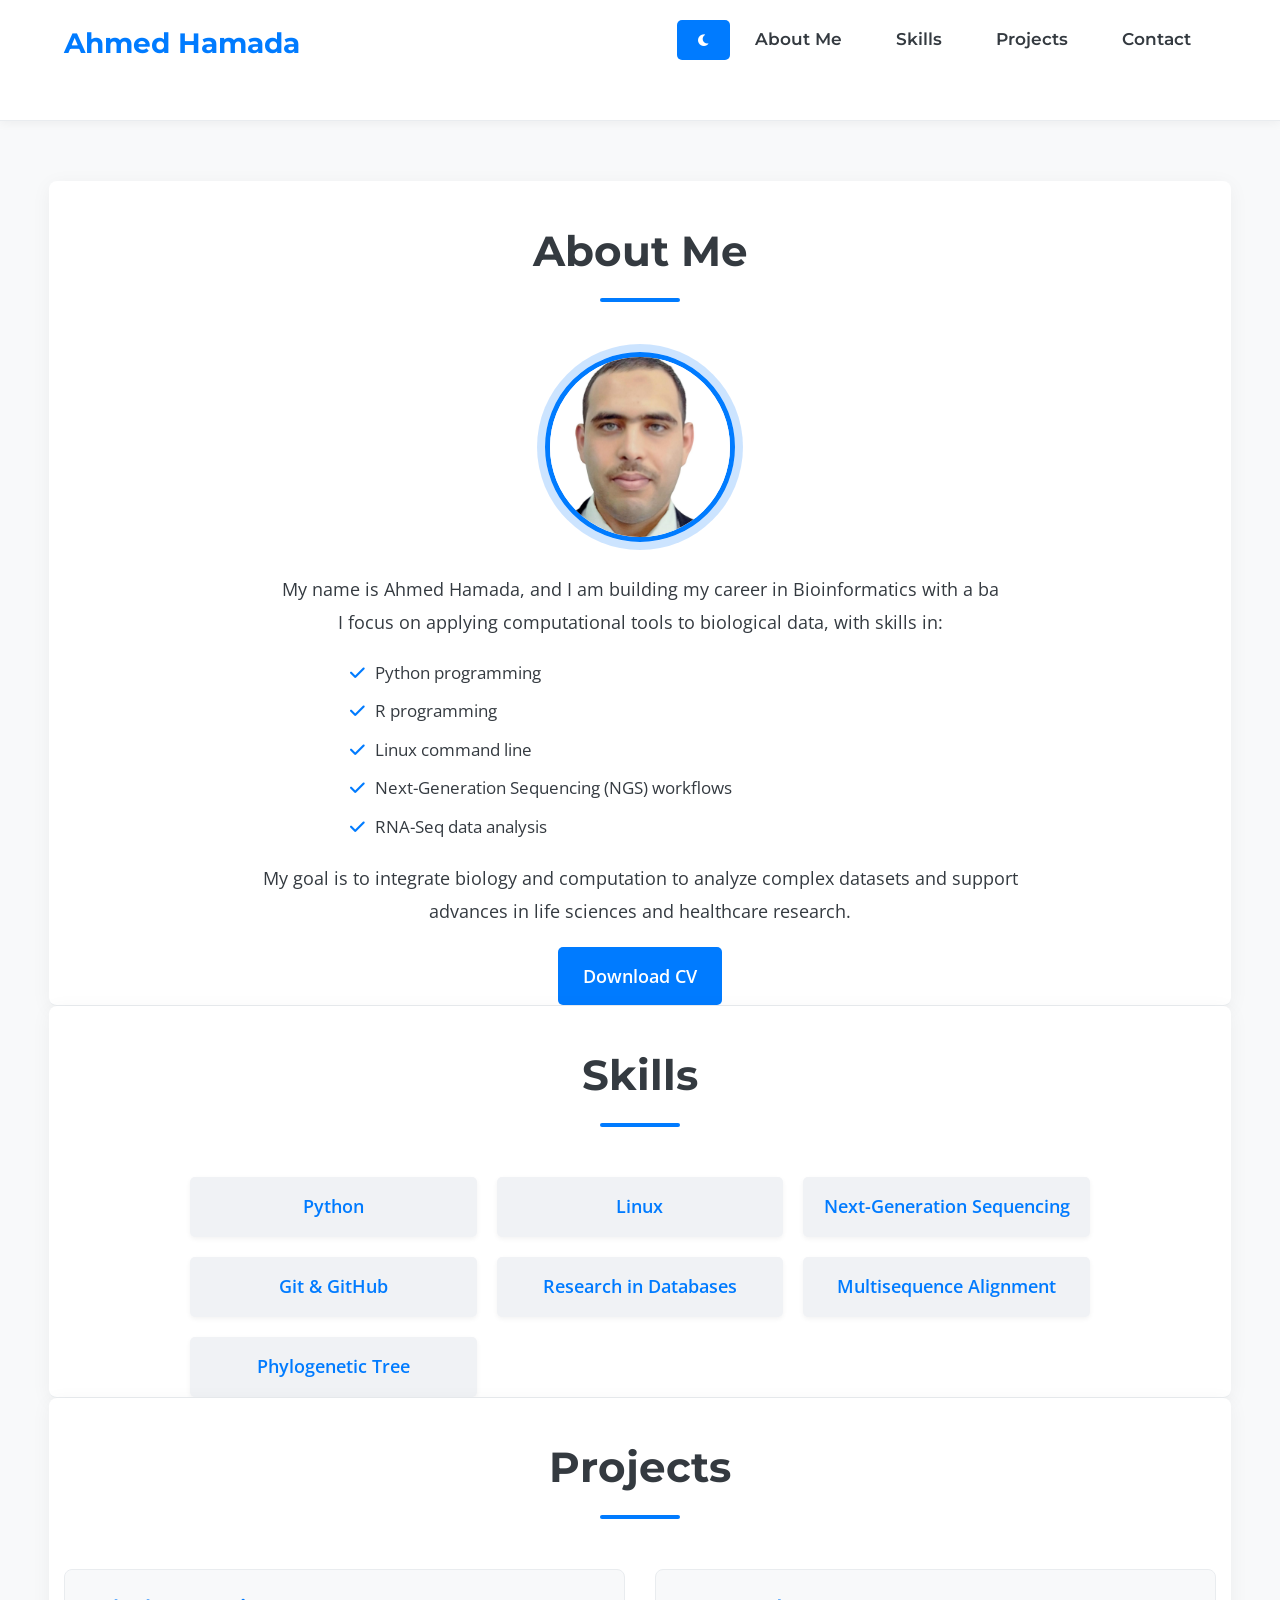
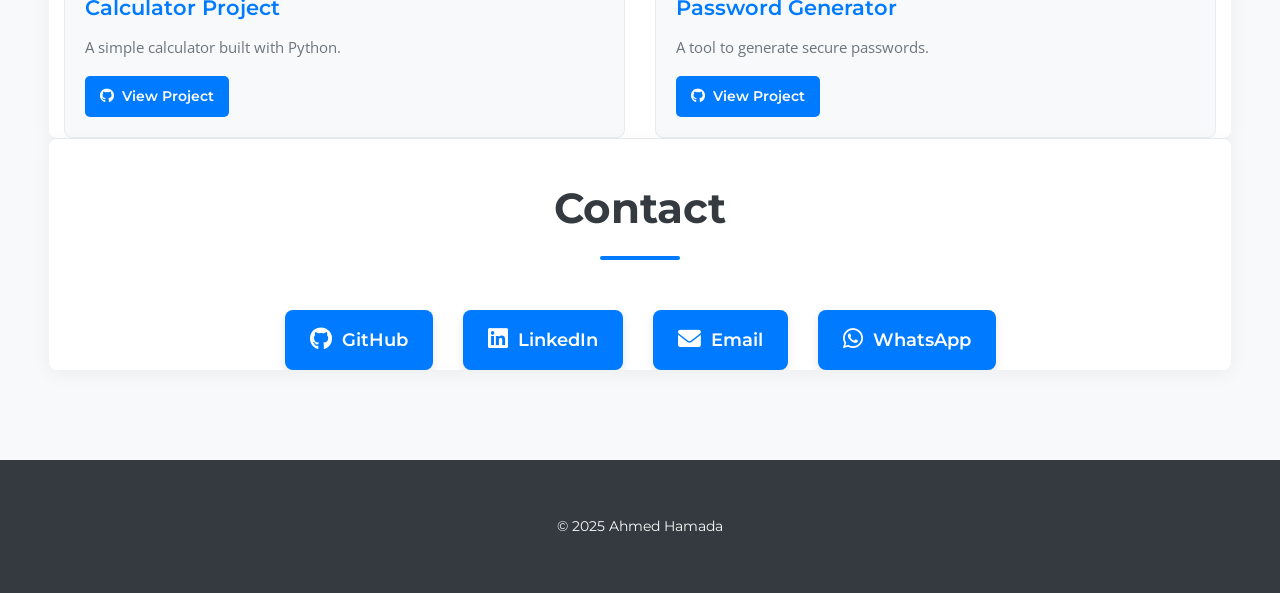
==== commit 04611fa3: "feat: Refactor projects section and update skills" ====
--- a/index.html
+++ b/index.html
@@ -34,6 +34,7 @@
                     <p>I focus on applying computational tools to biological data, with skills in:</p>
                     <ul class="about-skills-list">
                         <li>Python programming</li>
+                        <li>R programming</li>
                         <li>Linux command line</li>
                         <li>Next-Generation Sequencing (NGS) workflows</li>
                         <li>RNA-Seq data analysis</li>
@@ -59,56 +60,7 @@
 
         <section id="projects" class="container">
             <h2>Projects</h2>
-            <div class="projects-grid">
-                <!-- Python Basics Projects -->
-                <div class="project-category-card python-basics">
-                    <div class="category-header">
-                        <i class="fas fa-code category-icon"></i>
-                        <h3>Python Projects</h3>
-                    </div>
-                    <p class="category-description">A collection of my projects in Python, covering core concepts like loops, data structures, and object-oriented programming.</p>
-                    <div class="projects-list">
-                        <div class="project-card">
-                            <h4>Calculator Project</h4>
-                            <p>A simple calculator built with Python.</p>
-                            <div class="project-links">
-                                <a href="https://github.com/AhmadElkfrawy/calculator_project" target="_blank" class="project-link"><i class="fab fa-github"></i> View Project</a>
-                            </div>
-                        </div>
-                        <div class="project-card">
-                            <h4>Password Generator</h4>
-                            <p>A tool to generate secure passwords.</p>
-                            <div class="project-links">
-                                <a href="https://github.com/AhmadElkfrawy/password-generator" target="_blank" class="project-link"><i class="fab fa-github"></i> View Project</a>
-                            </div>
-                        </div>
-                    </div>
-                </div>
-
-                <!-- General Bioinformatics Projects -->
-                <div class="project-category-card general-bioinformatics">
-                    <div class="category-header">
-                        <i class="fas fa-dna category-icon"></i>
-                        <h3>General Bioinformatics Projects</h3>
-                    </div>
-                    <p class="category-description">Projects demonstrating common bioinformatics tasks, including NGS data processing, multiple sequence alignments, and phylogenetic analysis.</p>
-                    <div class="projects-list">
-                        <p class="no-projects">More projects coming soon!</p>
-                    </div>
-                </div>
-
-                <!-- Specialized Bioinformatics Projects -->
-                <div class="project-category-card specialized-bioinformatics">
-                    <div class="category-header">
-                        <i class="fas fa-microscope category-icon"></i>
-                        <h3>Specialized Bioinformatics Projects</h3>
-                    </div>
-                    <p class="category-description">Advanced projects focusing on specific research areas such as RNA-Seq differential expression analysis.</p>
-                    <div class="projects-list">
-                        <p class="no-projects">More projects coming soon!</p>
-                    </div>
-                </div>
-            </div>
+            <div id="projects-container" class="projects-grid"></div>
         </section>
 
         <section id="contact" class="container">
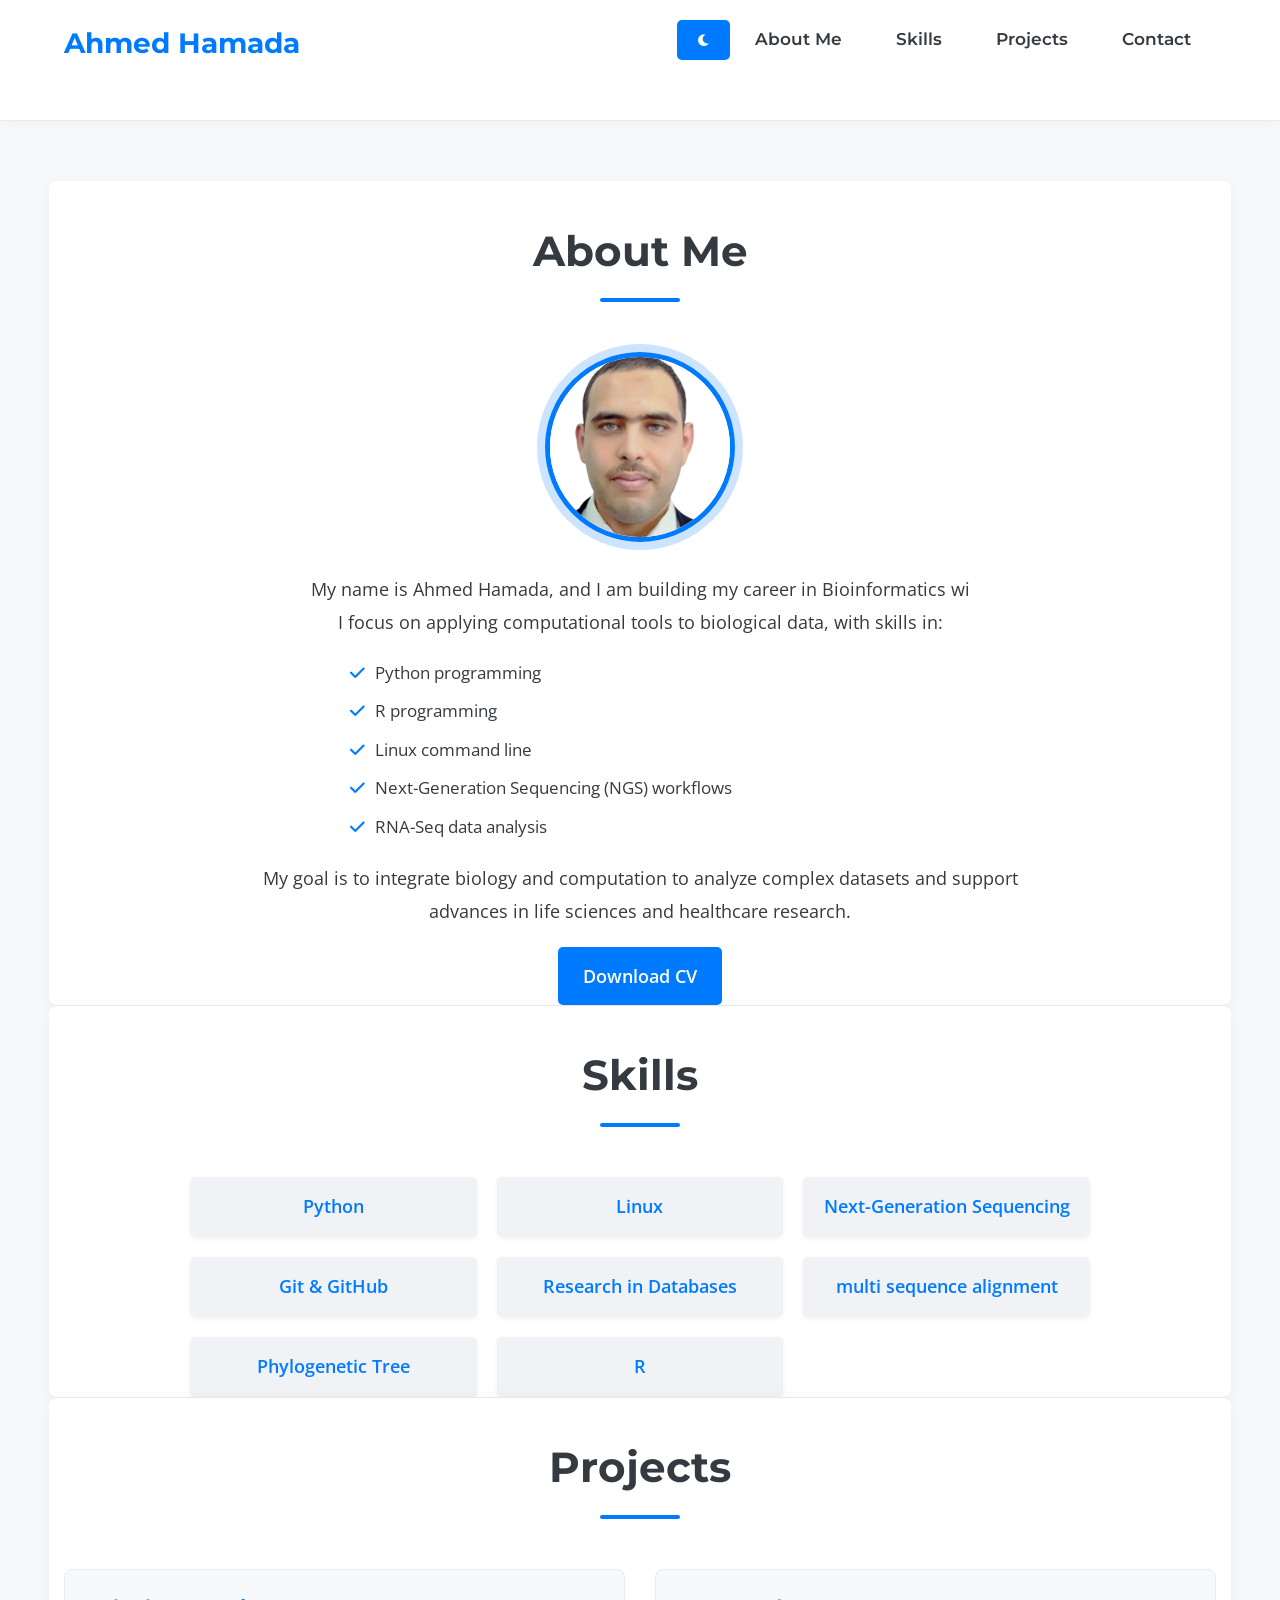
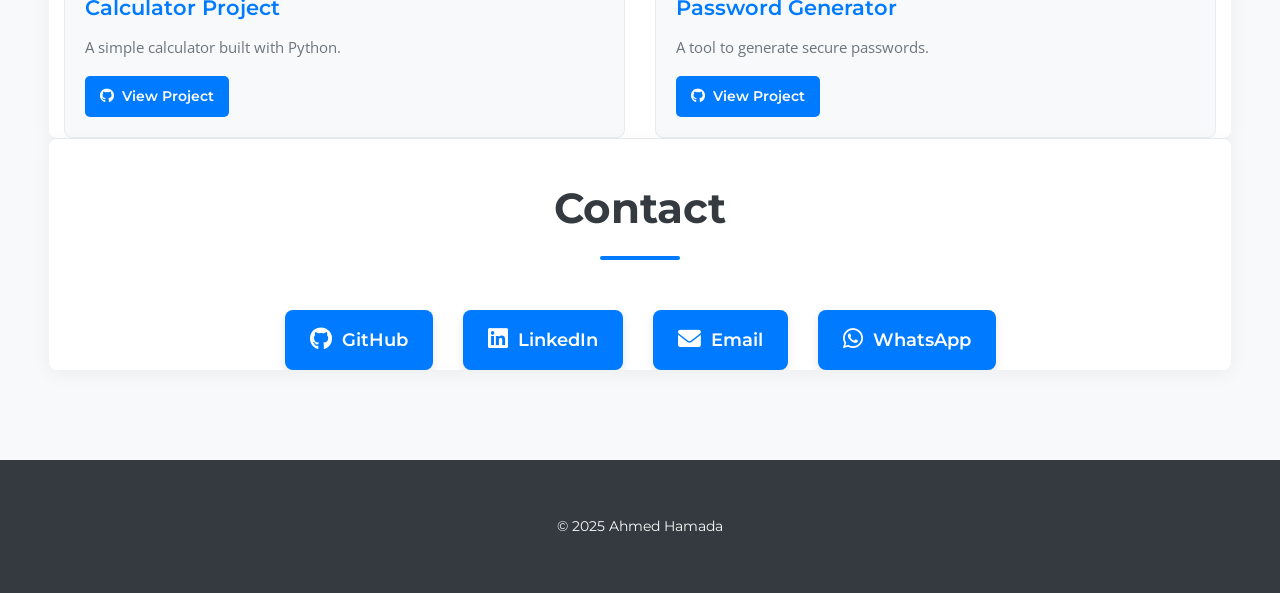
==== commit ade33f36: "fix: Correctly update skills section" ====
--- a/index.html
+++ b/index.html
@@ -53,8 +53,9 @@
                 <li>Next-Generation Sequencing</li>
                 <li>Git & GitHub</li>
                 <li>Research in Databases</li>
-                <li>Multisequence Alignment</li>
+                <li>multi sequence alignment</li>
                 <li>Phylogenetic Tree</li>
+                <li>R</li>
             </ul>
         </section>
 
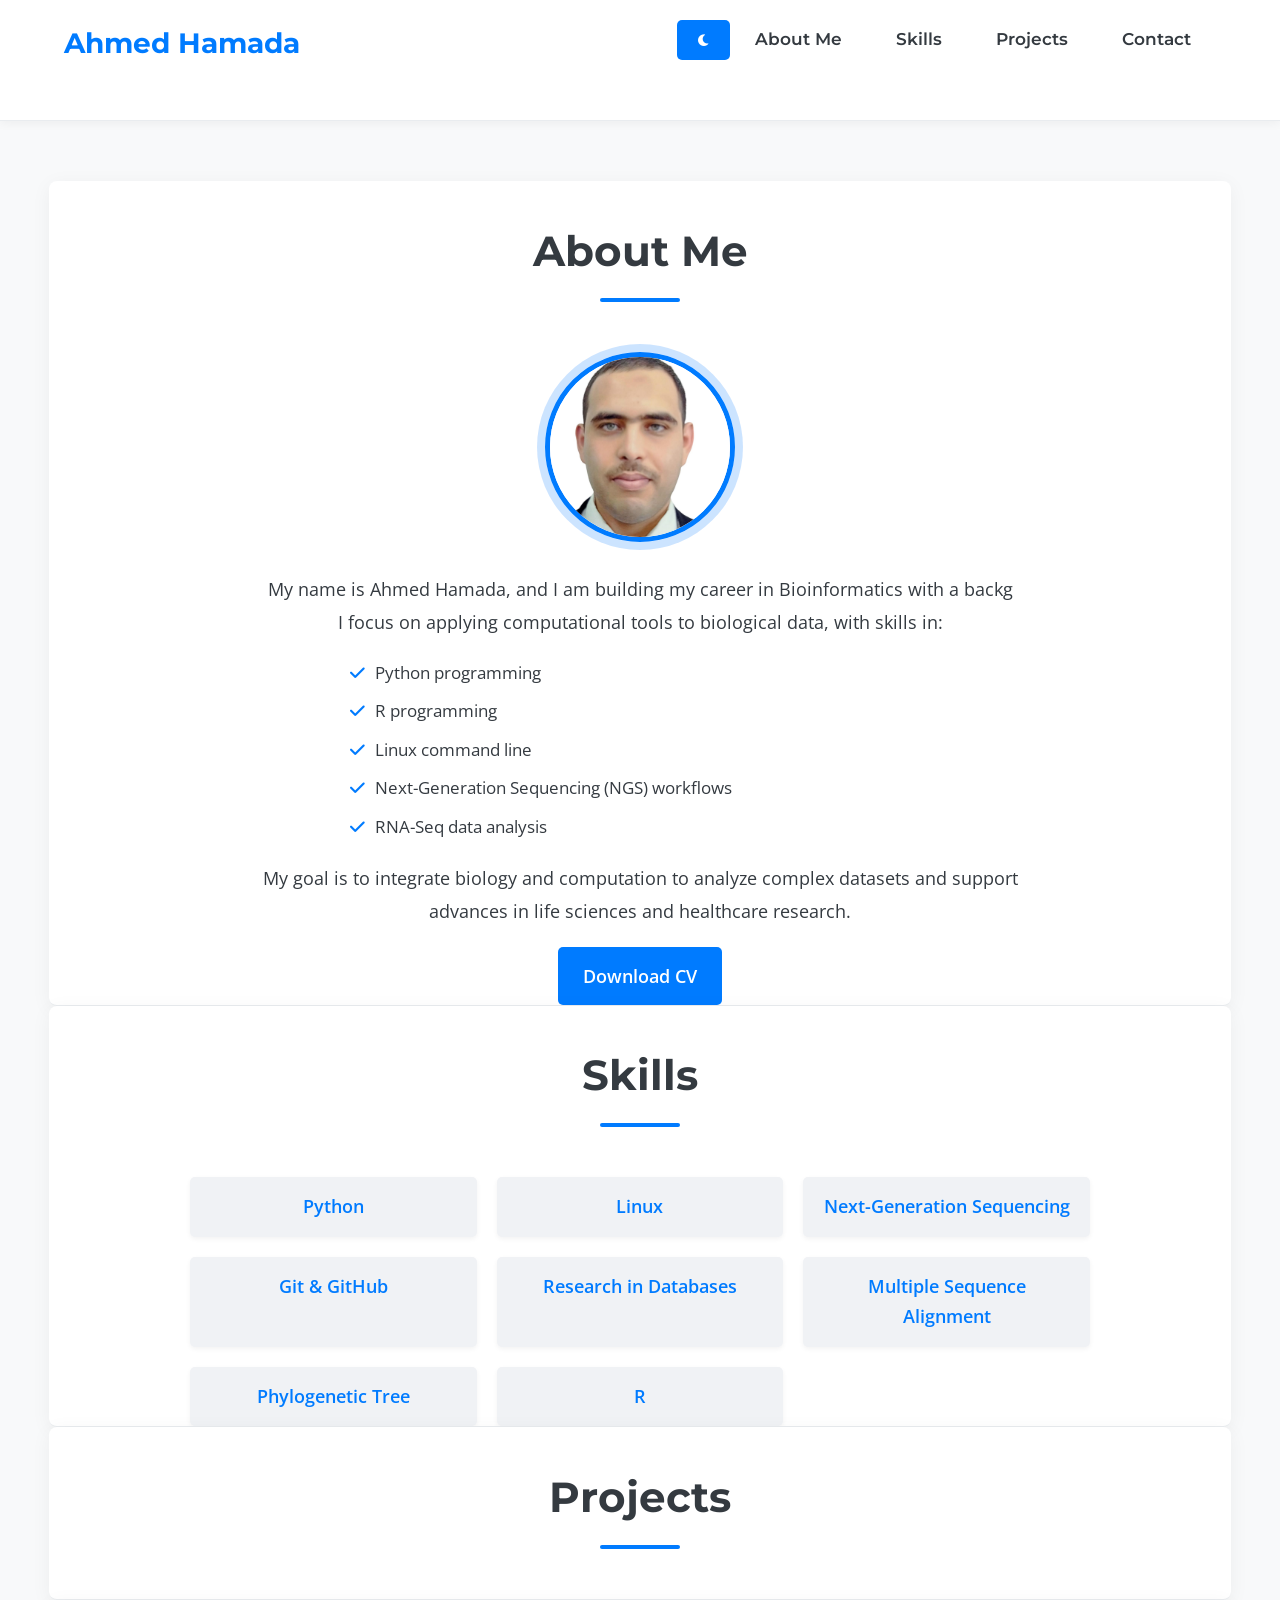
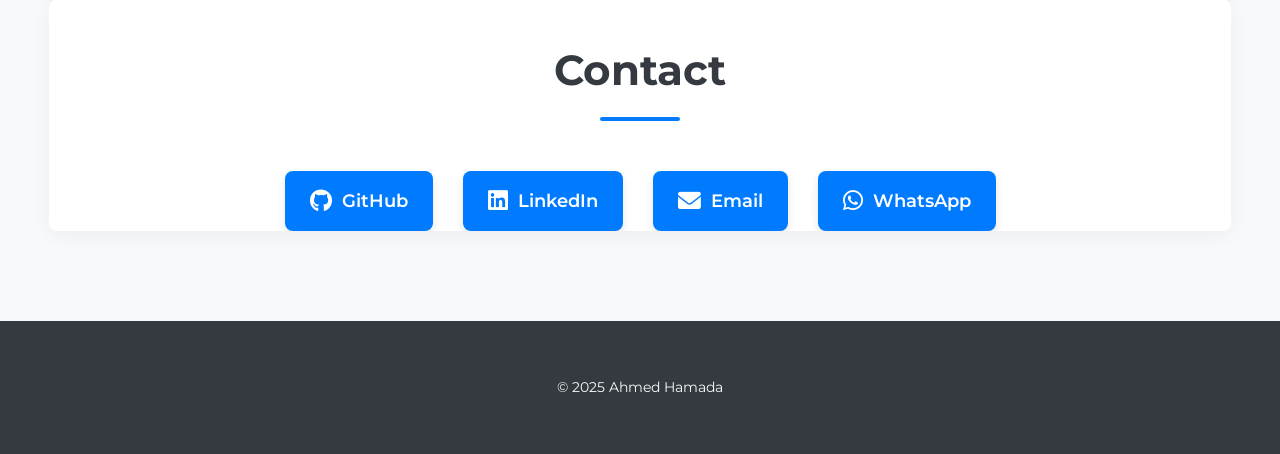
==== commit 3202e316: "fix: Correct skill name and clear projects" ====
--- a/index.html
+++ b/index.html
@@ -53,7 +53,7 @@
                 <li>Next-Generation Sequencing</li>
                 <li>Git & GitHub</li>
                 <li>Research in Databases</li>
-                <li>multi sequence alignment</li>
+                <li>Multiple Sequence Alignment</li>
                 <li>Phylogenetic Tree</li>
                 <li>R</li>
             </ul>
